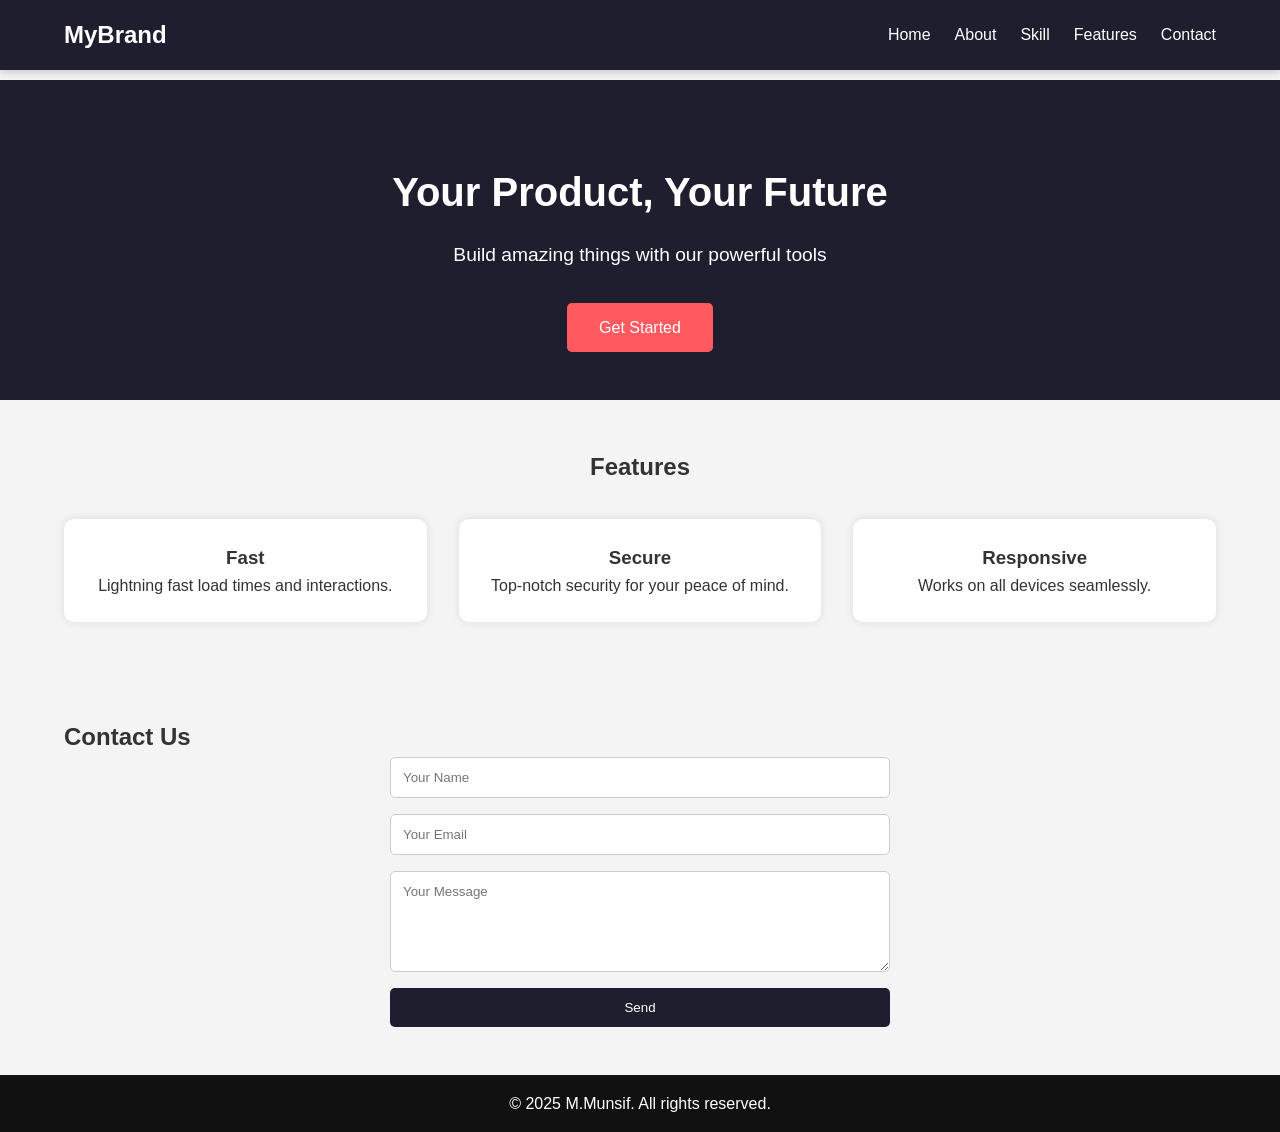
==== index.html @ 274a44fa "small changes css and in index file" ====
<!DOCTYPE html>
<html lang="en">

<head>
  <meta charset="UTF-8" />
  <meta name="viewport" content="width=device-width, initial-scale=1.0" />
  <title>Awesome Landing Page</title>
  <link rel="stylesheet" href="https://cdnjs.cloudflare.com/ajax/libs/font-awesome/6.4.0/css/all.min.css" />
  <link rel="stylesheet" href="css/style.css" />
  <style>
    * {
      margin: 0;
      padding: 0;
      box-sizing: border-box;
    }

    body {
      font-family: "Segoe UI", sans-serif;
      line-height: 1.6;
      background: #f4f4f4;
      color: #333;
      padding-top: 80px;
      /* Added to account for fixed navbar */
    }

    .container {
      width: 90%;
      max-width: 1200px;
      margin: auto;
    }

    /* Sticky Navbar - FIXED */
    .sticky-nav {
      position: fixed;
      top: 0;
      left: 0;
      width: 100%;
      background: #1e1e2f;
      z-index: 1000;
      box-shadow: 0 2px 8px rgba(0, 0, 0, 0.2);
      transition: all 0.3s ease;
    }

    .navbar {
      display: flex;
      justify-content: space-between;
      align-items: center;
      padding: 1rem 0;
    }

    .logo {
      font-size: 1.5rem;
      font-weight: bold;
      color: white;
      text-decoration: none;
    }

    .nav-links {
      list-style: none;
      display: flex;
      gap: 1.5rem;
    }

    .nav-links li a {
      color: white;
      text-decoration: none;
      font-weight: 500;
      transition: color 0.3s;
    }

    .nav-links li a:hover {
      color: #ff5a5f;
    }

    .menu-icon {
      display: none;
      font-size: 1.5rem;
      cursor: pointer;
      color: white;
    }

    /* Back to Top Button */
    #backToTop {
      position: fixed;
      bottom: 30px;
      right: 30px;
      padding: 0.75rem 1rem;
      font-size: 1.2rem;
      background: #ff5a5f;
      color: white;
      border: none;
      border-radius: 5px;
      display: none;
      cursor: pointer;
      z-index: 1000;
      transition: opacity 0.3s;
    }

    #backToTop:hover {
      opacity: 0.9;
    }

    .header {
      background: #1e1e2f;
      color: white;
      padding: 2rem 0 3rem;
      margin-top: 0;
    }

    .hero {
      text-align: center;
      margin-top: 3rem;
    }

    .hero h1 {
      font-size: 2.5rem;
      margin-bottom: 1rem;
    }

    .hero p {
      font-size: 1.2rem;
      margin-bottom: 2rem;
    }

    .btn {
      background: #ff5a5f;
      color: white;
      padding: 0.75rem 2rem;
      border: none;
      border-radius: 5px;
      text-decoration: none;
      display: inline-block;
      transition: background 0.3s;
    }

    .btn:hover {
      background: #e1494f;
    }

    .features {
      padding: 3rem 0;
      text-align: center;
    }

    .feature-grid {
      display: grid;
      grid-template-columns: repeat(auto-fit, minmax(250px, 1fr));
      gap: 2rem;
      margin-top: 2rem;
    }

    .feature-card {
      background: white;
      padding: 1.5rem;
      border-radius: 10px;
      box-shadow: 0 0 10px rgba(0, 0, 0, 0.1);
      transition: transform 0.3s;
    }

    .feature-card:hover {
      transform: translateY(-5px);
    }

    .contact {
      padding: 3rem 0;
    }

    .contact-form {
      display: flex;
      flex-direction: column;
      gap: 1rem;
      max-width: 500px;
      margin: auto;
    }

    .contact-form input,
    .contact-form textarea {
      padding: 0.75rem;
      border: 1px solid #ccc;
      border-radius: 5px;
      font-family: inherit;
    }

    .contact-form button {
      padding: 0.75rem;
      background: #1e1e2f;
      color: white;
      border: none;
      border-radius: 5px;
      cursor: pointer;
      transition: background 0.3s;
    }

    .contact-form button:hover {
      background: #2d2d42;
    }

    .footer {
      text-align: center;
      padding: 1rem;
      background: #111;
      color: white;
    }

    /* Responsive Nav - IMPROVED */
    @media (max-width: 768px) {
      body {
        padding-top: 70px;
      }

      .menu-icon {
        display: block;
        z-index: 1001;
      }

      .nav-links {
        position: fixed;
        top: 0;
        right: -100%;
        width: 70%;
        height: 100vh;
        background: #1e1e2f;
        flex-direction: column;
        justify-content: center;
        align-items: center;
        transition: right 0.3s ease;
        gap: 2rem;
        padding: 2rem;
      }

      .nav-links.active {
        right: 0;
      }

      .sticky-nav .nav-links {
        padding-top: 80px;
      }

      .hero h1 {
        font-size: 2rem;
      }

      .hero p {
        font-size: 1rem;
      }
    }

    @media (max-width: 480px) {
      .logo {
        font-size: 1.2rem;
      }

      .nav-links {
        width: 85%;
      }
    }
  </style>
</head>

<body>
  <!-- Fixed Navbar -->
  <nav class="sticky-nav" id="navbar">
    <div class="navbar container">
      <a href="#" class="logo">MyBrand</a>
      <ul class="nav-links" id="navLinks">
        <li><a href="#home">Home</a></li>
        <li><a href="#about">About</a></li>
        <li><a href="#skill">Skill</a></li>
        <li><a href="#features">Features</a></li>
        <li><a href="#contact">Contact</a></li>
      </ul>
      <div class="menu-icon" id="menuIcon">
        <i class="fas fa-bars"></i>
      </div>
    </div>
  </nav>

  <header class="header">
    <section class="hero container">
      <h1>Your Product, Your Future</h1>
      <p>Build amazing things with our powerful tools</p>
      <a href="#contact" class="btn">Get Started</a>
    </section>
  </header>

  <section class="features container" id="features">
    <h2>Features</h2>
    <div class="feature-grid">
      <div class="feature-card">
        <h3>Fast</h3>
        <p>Lightning fast load times and interactions.</p>
      </div>
      <div class="feature-card">
        <h3>Secure</h3>
        <p>Top-notch security for your peace of mind.</p>
      </div>
      <div class="feature-card">
        <h3>Responsive</h3>
        <p>Works on all devices seamlessly.</p>
      </div>
    </div>
  </section>

  <section class="contact container" id="contact">
    <h2>Contact Us</h2>
    <form class="contact-form">
      <input type="text" placeholder="Your Name" required />
      <input type="email" placeholder="Your Email" required />
      <textarea placeholder="Your Message" rows="5" required></textarea>
      <button type="submit">Send</button>
    </form>
  </section>

  <button id="backToTop" title="Go to top">↑</button>

  <footer class="footer">
    <p>&copy; 2025 M.Munsif. All rights reserved.</p>
  </footer>

  <script src="js/script.js"></script>
</body>

</html>
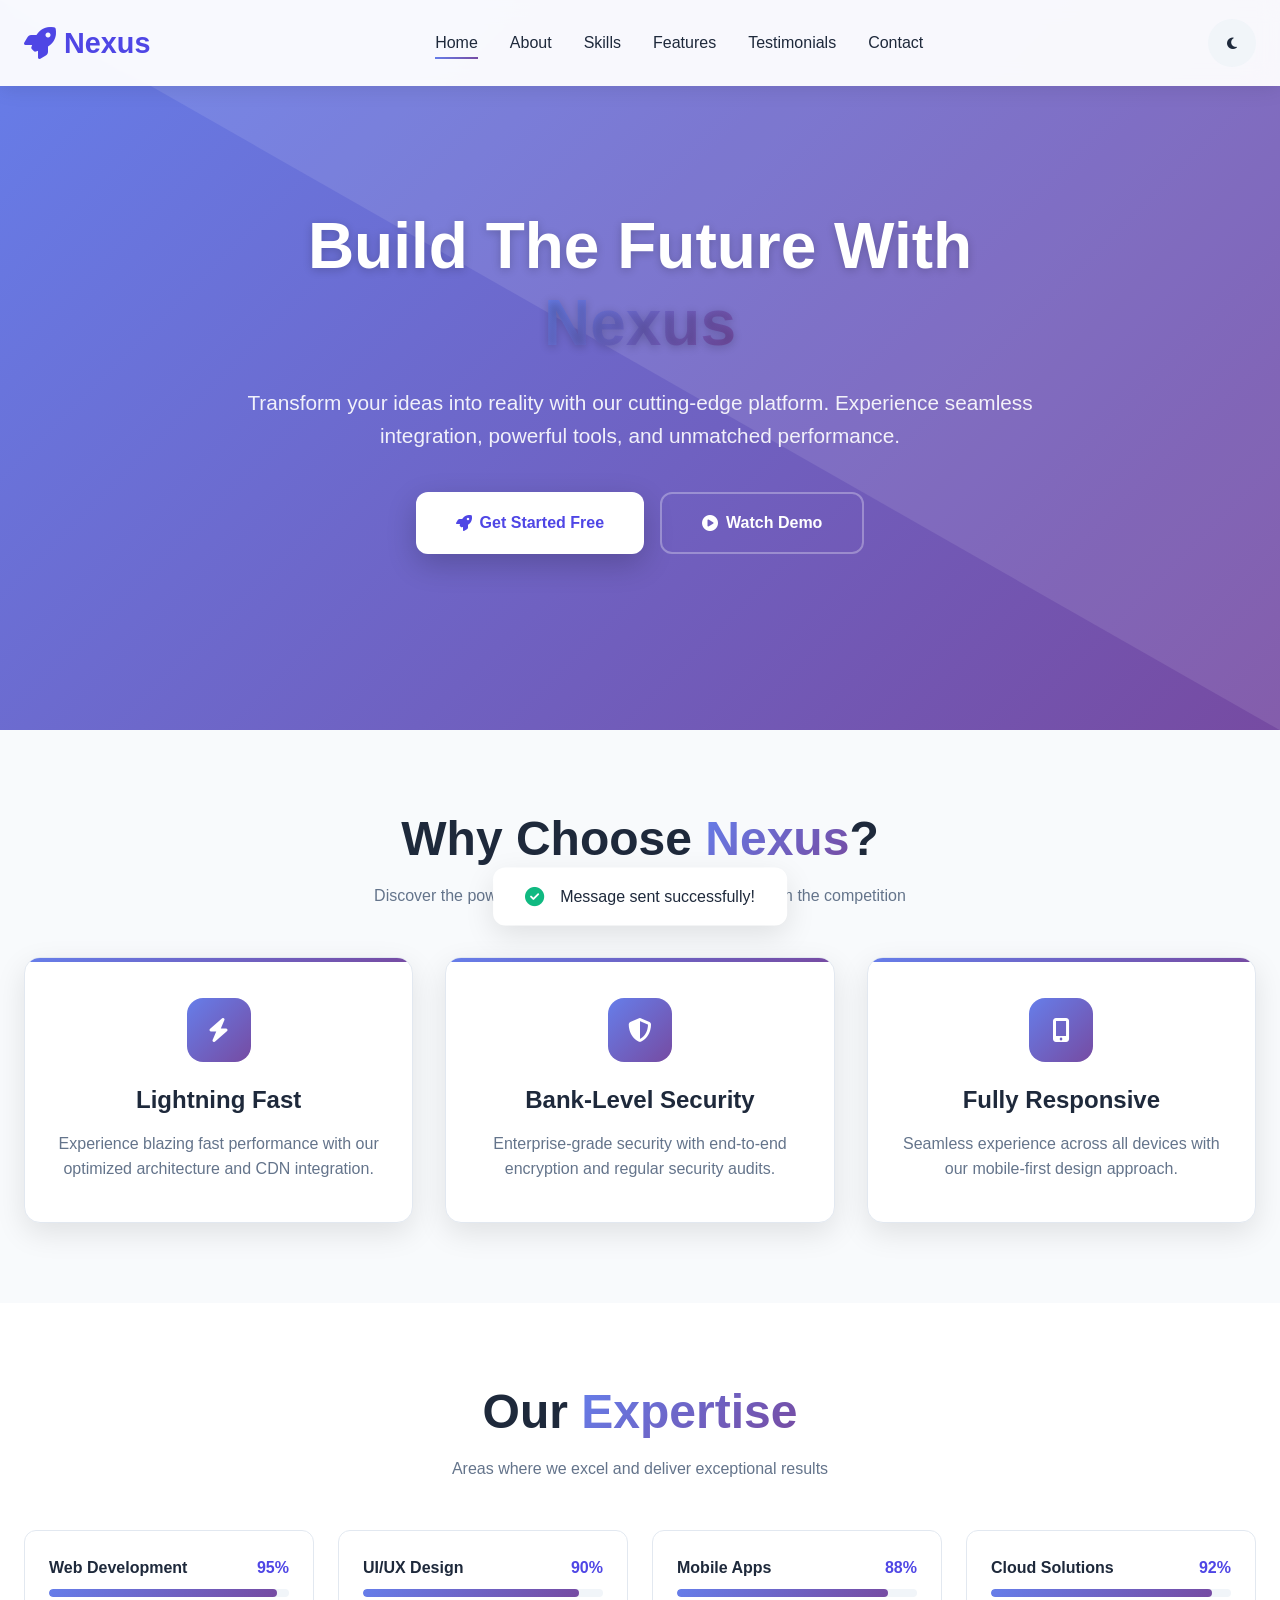
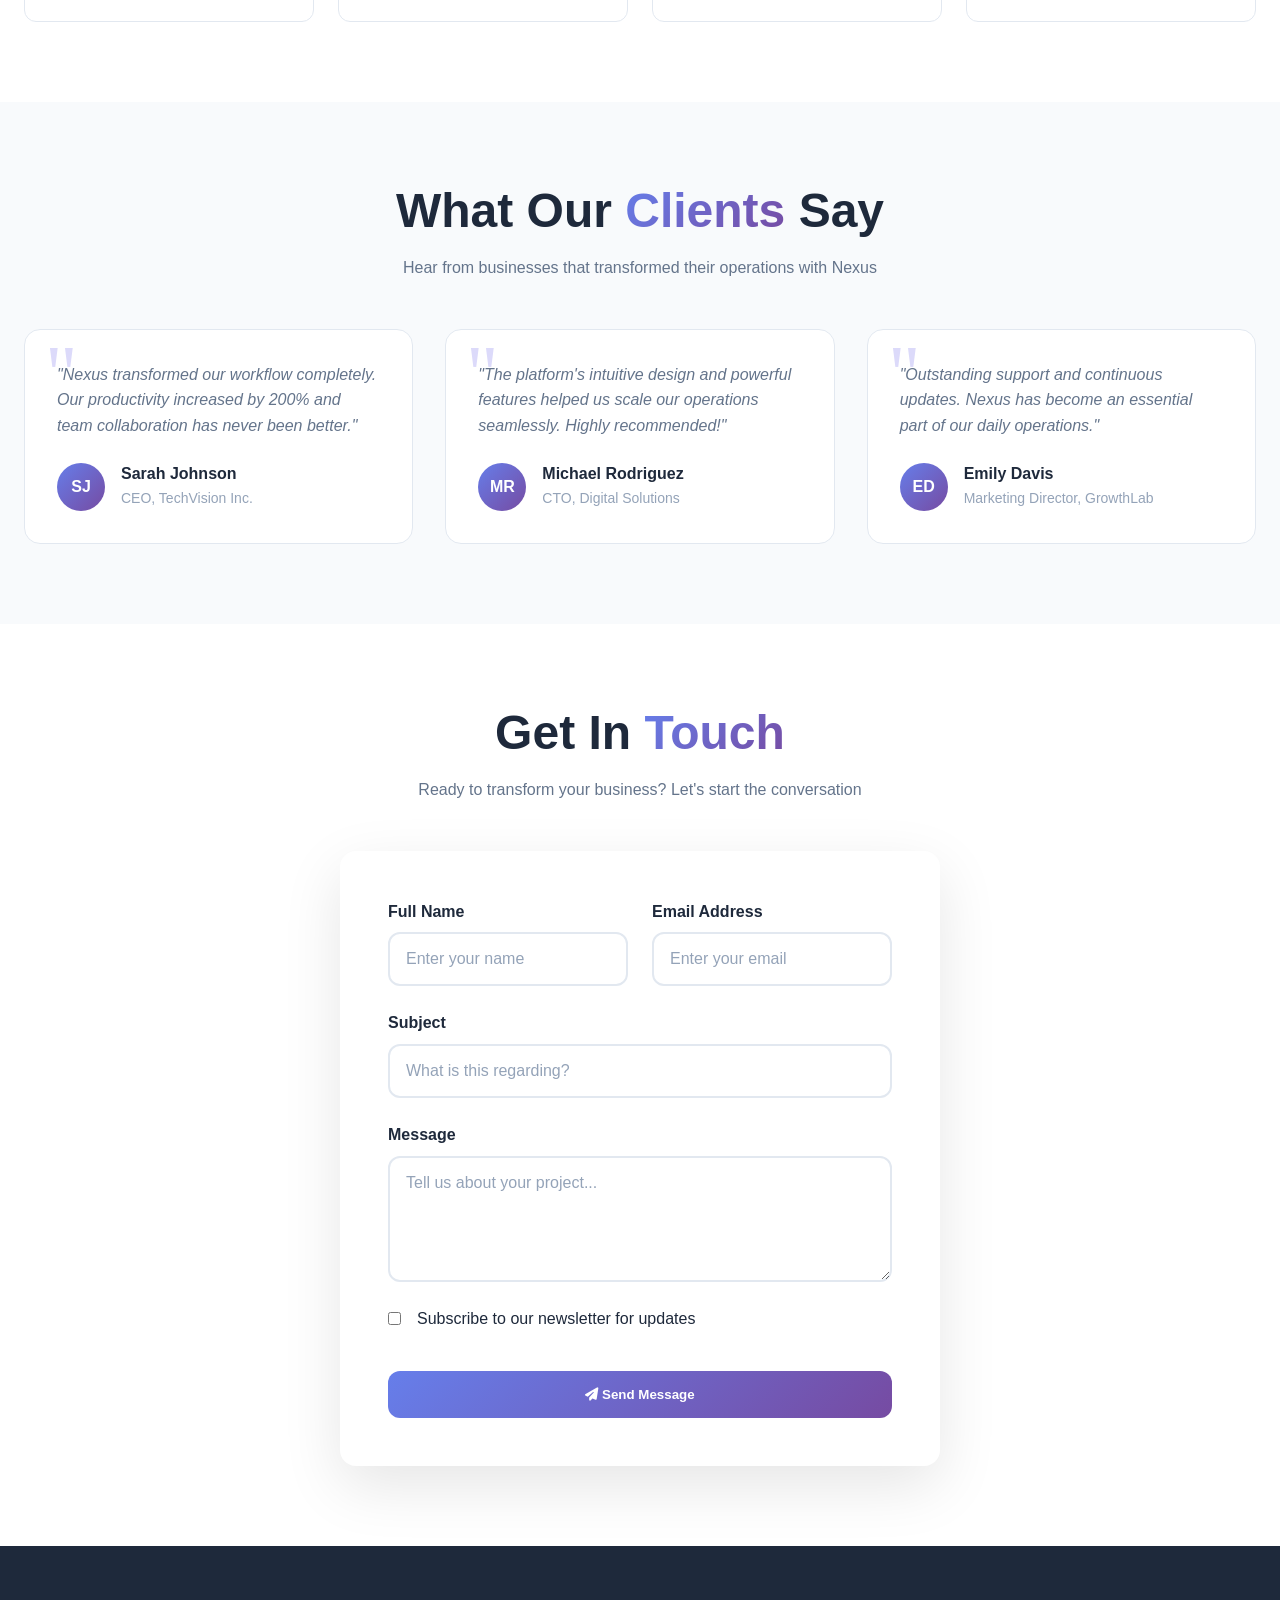
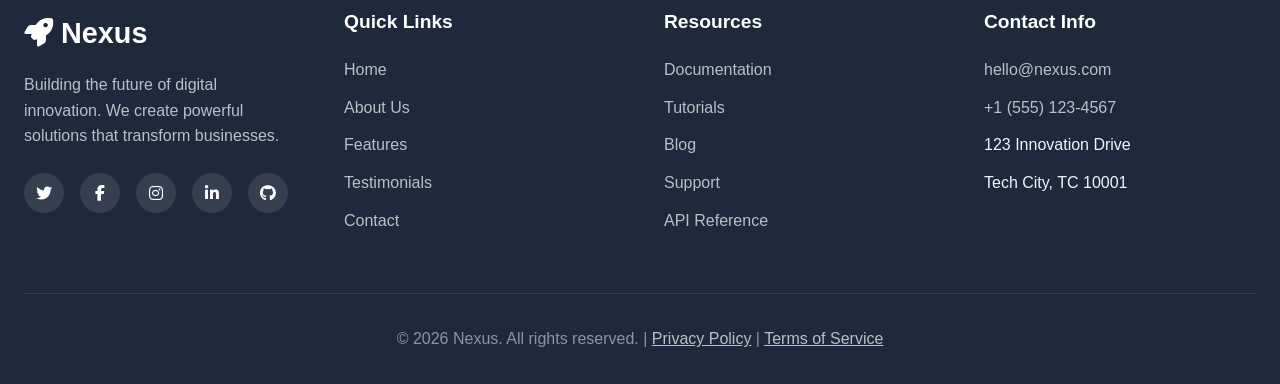
==== commit b6d123d4: "small changes in index and script, css file" ====
--- a/index.html
+++ b/index.html
@@ -8,251 +8,834 @@
   <link rel="stylesheet" href="https://cdnjs.cloudflare.com/ajax/libs/font-awesome/6.4.0/css/all.min.css" />
   <link rel="stylesheet" href="css/style.css" />
   <style>
+    :root {
+      /* Light Theme Colors */
+      --primary-color: #4f46e5;
+      --primary-dark: #3730a3;
+      --secondary-color: #10b981;
+      --accent-color: #f97316;
+      --danger-color: #ef4444;
+      --warning-color: #f59e0b;
+      
+      --bg-primary: #ffffff;
+      --bg-secondary: #f8fafc;
+      --bg-tertiary: #f1f5f9;
+      --bg-card: #ffffff;
+      
+      --text-primary: #1e293b;
+      --text-secondary: #64748b;
+      --text-tertiary: #94a3b8;
+      
+      --border-color: #e2e8f0;
+      --shadow-color: rgba(0, 0, 0, 0.1);
+      --shadow-hover: rgba(0, 0, 0, 0.15);
+      
+      --nav-bg: rgba(255, 255, 255, 0.95);
+      --footer-bg: #1e293b;
+      --footer-text: #f1f5f9;
+      
+      --gradient-primary: linear-gradient(135deg, #667eea 0%, #764ba2 100%);
+      --gradient-secondary: linear-gradient(135deg, #f093fb 0%, #f5576c 100%);
+      --gradient-accent: linear-gradient(135deg, #fa709a 0%, #fee140 100%);
+    }
+
+    [data-theme="dark"] {
+      /* Dark Theme Colors */
+      --primary-color: #818cf8;
+      --primary-dark: #6366f1;
+      --secondary-color: #34d399;
+      --accent-color: #fb923c;
+      --danger-color: #f87171;
+      --warning-color: #fbbf24;
+      
+      --bg-primary: #0f172a;
+      --bg-secondary: #1e293b;
+      --bg-tertiary: #334155;
+      --bg-card: #1e293b;
+      
+      --text-primary: #f1f5f9;
+      --text-secondary: #cbd5e1;
+      --text-tertiary: #94a3b8;
+      
+      --border-color: #475569;
+      --shadow-color: rgba(0, 0, 0, 0.3);
+      --shadow-hover: rgba(0, 0, 0, 0.4);
+      
+      --nav-bg: rgba(15, 23, 42, 0.95);
+      --footer-bg: #020617;
+      --footer-text: #cbd5e1;
+      
+      --gradient-primary: linear-gradient(135deg, #818cf8 0%, #a78bfa 100%);
+      --gradient-secondary: linear-gradient(135deg, #c084fc 0%, #f472b6 100%);
+      --gradient-accent: linear-gradient(135deg, #fbbf24 0%, #f97316 100%);
+    }
+
     * {
       margin: 0;
       padding: 0;
       box-sizing: border-box;
     }
 
+    html {
+      scroll-behavior: smooth;
+      scroll-padding-top: 80px;
+    }
+
     body {
-      font-family: "Segoe UI", sans-serif;
+      font-family: 'Inter', -apple-system, BlinkMacSystemFont, 'Segoe UI', Roboto, Oxygen, Ubuntu, sans-serif;
       line-height: 1.6;
-      background: #f4f4f4;
-      color: #333;
-      padding-top: 80px;
-      /* Added to account for fixed navbar */
+      background-color: var(--bg-primary);
+      color: var(--text-primary);
+      transition: background-color 0.3s ease, color 0.3s ease;
+      overflow-x: hidden;
     }
 
     .container {
-      width: 90%;
-      max-width: 1200px;
-      margin: auto;
-    }
-
-    /* Sticky Navbar - FIXED */
+      width: 100%;
+      max-width: 1280px;
+      margin: 0 auto;
+      padding: 0 1.5rem;
+    }
+
+    section {
+      padding: 5rem 0;
+    }
+
+    h1, h2, h3, h4, h5, h6 {
+      font-weight: 700;
+      line-height: 1.2;
+    }
+
+    h1 {
+      font-size: clamp(2.5rem, 5vw, 4rem);
+    }
+
+    h2 {
+      font-size: clamp(2rem, 4vw, 3rem);
+      margin-bottom: 1rem;
+    }
+
+    .text-gradient {
+      background: var(--gradient-primary);
+      -webkit-background-clip: text;
+      -webkit-text-fill-color: transparent;
+      background-clip: text;
+    }
+
+    /* ====== NAVBAR ====== */
     .sticky-nav {
       position: fixed;
       top: 0;
       left: 0;
       width: 100%;
-      background: #1e1e2f;
+      background: var(--nav-bg);
+      backdrop-filter: blur(10px);
       z-index: 1000;
-      box-shadow: 0 2px 8px rgba(0, 0, 0, 0.2);
-      transition: all 0.3s ease;
+      box-shadow: 0 2px 20px var(--shadow-color);
+      transition: all 0.3s cubic-bezier(0.4, 0, 0.2, 1);
     }
 
     .navbar {
       display: flex;
       justify-content: space-between;
       align-items: center;
-      padding: 1rem 0;
+      padding: 1.2rem 0;
     }
 
     .logo {
+      font-size: 1.8rem;
+      font-weight: 800;
+      color: var(--primary-color);
+      text-decoration: none;
+      display: flex;
+      align-items: center;
+      gap: 0.5rem;
+    }
+
+    .logo i {
+      font-size: 2rem;
+    }
+
+    .nav-links {
+      display: flex;
+      gap: 2rem;
+      list-style: none;
+      align-items: center;
+    }
+
+    .nav-links a {
+      color: var(--text-primary);
+      text-decoration: none;
+      font-weight: 500;
+      position: relative;
+      padding: 0.5rem 0;
+      transition: color 0.3s;
+    }
+
+    .nav-links a::after {
+      content: '';
+      position: absolute;
+      bottom: 0;
+      left: 0;
+      width: 0;
+      height: 2px;
+      background: var(--gradient-primary);
+      transition: width 0.3s;
+    }
+
+    .nav-links a:hover::after,
+    .nav-links a.active::after {
+      width: 100%;
+    }
+
+    .nav-links a:hover {
+      color: var(--primary-color);
+    }
+
+    .nav-actions {
+      display: flex;
+      align-items: center;
+      gap: 1rem;
+    }
+
+    /* Theme Toggle */
+    .theme-toggle {
+      background: var(--bg-tertiary);
+      border: none;
+      width: 3rem;
+      height: 3rem;
+      border-radius: 50%;
+      display: flex;
+      align-items: center;
+      justify-content: center;
+      cursor: pointer;
+      color: var(--text-primary);
+      transition: all 0.3s;
+    }
+
+    .theme-toggle:hover {
+      transform: rotate(15deg);
+      background: var(--primary-color);
+      color: white;
+    }
+
+    /* Mobile Menu Button */
+    .menu-icon {
+      display: none;
+      background: none;
+      border: none;
       font-size: 1.5rem;
-      font-weight: bold;
+      color: var(--text-primary);
+      cursor: pointer;
+      width: 3rem;
+      height: 3rem;
+      border-radius: 0.5rem;
+      align-items: center;
+      justify-content: center;
+      transition: all 0.3s;
+    }
+
+    .menu-icon:hover {
+      background: var(--bg-tertiary);
+    }
+
+    /* ====== HERO SECTION ====== */
+    .header {
+      background: var(--gradient-primary);
+      position: relative;
+      overflow: hidden;
+      padding: 8rem 0 6rem;
+      margin-top: 0;
+    }
+
+    .header::before {
+      content: '';
+      position: absolute;
+      top: 0;
+      left: 0;
+      right: 0;
+      bottom: 0;
+      background: url('data:image/svg+xml,<svg xmlns="http://www.w3.org/2000/svg" viewBox="0 0 100 100" preserveAspectRatio="none"><path fill="rgba(255,255,255,0.1)" d="M0,0L100,0L100,100Z"/></svg>');
+      background-size: cover;
+    }
+
+    .hero {
+      text-align: center;
+      position: relative;
+      z-index: 1;
+      max-width: 800px;
+      margin: 0 auto;
+    }
+
+    .hero h1 {
+      color: white;
+      margin-bottom: 1.5rem;
+      text-shadow: 0 2px 10px rgba(0, 0, 0, 0.2);
+    }
+
+    .hero p {
+      font-size: clamp(1.1rem, 2vw, 1.3rem);
+      color: rgba(255, 255, 255, 0.9);
+      margin-bottom: 2.5rem;
+      line-height: 1.6;
+    }
+
+    .btn {
+      display: inline-flex;
+      align-items: center;
+      gap: 0.5rem;
+      padding: 1rem 2.5rem;
+      border-radius: 0.75rem;
+      font-weight: 600;
+      text-decoration: none;
+      transition: all 0.3s;
+      border: none;
+      cursor: pointer;
+      font-size: 1rem;
+    }
+
+    .btn-primary {
+      background: white;
+      color: var(--primary-color);
+      box-shadow: 0 10px 30px rgba(0, 0, 0, 0.2);
+    }
+
+    .btn-primary:hover {
+      transform: translateY(-3px);
+      box-shadow: 0 15px 40px rgba(0, 0, 0, 0.3);
+    }
+
+    .btn-secondary {
+      background: transparent;
+      color: white;
+      border: 2px solid rgba(255, 255, 255, 0.3);
+    }
+
+    .btn-secondary:hover {
+      background: rgba(255, 255, 255, 0.1);
+      border-color: white;
+      transform: translateY(-3px);
+    }
+
+    .hero-btns {
+      display: flex;
+      gap: 1rem;
+      justify-content: center;
+      flex-wrap: wrap;
+    }
+
+    /* ====== FEATURES SECTION ====== */
+    .features {
+      background: var(--bg-secondary);
+    }
+
+    .section-title {
+      text-align: center;
+      margin-bottom: 3rem;
+    }
+
+    .section-title p {
+      color: var(--text-secondary);
+      max-width: 600px;
+      margin: 1rem auto 0;
+    }
+
+    .feature-grid {
+      display: grid;
+      grid-template-columns: repeat(auto-fit, minmax(300px, 1fr));
+      gap: 2rem;
+      margin-top: 2rem;
+    }
+
+    .feature-card {
+      background: var(--bg-card);
+      padding: 2.5rem 2rem;
+      border-radius: 1rem;
+      box-shadow: 0 10px 30px var(--shadow-color);
+      transition: all 0.3s;
+      border: 1px solid var(--border-color);
+      text-align: center;
+      position: relative;
+      overflow: hidden;
+    }
+
+    .feature-card::before {
+      content: '';
+      position: absolute;
+      top: 0;
+      left: 0;
+      right: 0;
+      height: 4px;
+      background: var(--gradient-primary);
+    }
+
+    .feature-card:hover {
+      transform: translateY(-10px);
+      box-shadow: 0 20px 40px var(--shadow-hover);
+    }
+
+    .feature-icon {
+      width: 4rem;
+      height: 4rem;
+      background: var(--gradient-primary);
+      border-radius: 1rem;
+      display: flex;
+      align-items: center;
+      justify-content: center;
+      margin: 0 auto 1.5rem;
+      font-size: 1.5rem;
+      color: white;
+    }
+
+    .feature-card h3 {
+      font-size: 1.5rem;
+      margin-bottom: 1rem;
+    }
+
+    .feature-card p {
+      color: var(--text-secondary);
+    }
+
+    /* ====== SKILLS SECTION ====== */
+    .skills {
+      background: var(--bg-primary);
+    }
+
+    .skill-grid {
+      display: grid;
+      grid-template-columns: repeat(auto-fit, minmax(250px, 1fr));
+      gap: 1.5rem;
+    }
+
+    .skill-item {
+      background: var(--bg-card);
+      padding: 1.5rem;
+      border-radius: 0.75rem;
+      border: 1px solid var(--border-color);
+    }
+
+    .skill-header {
+      display: flex;
+      justify-content: space-between;
+      align-items: center;
+      margin-bottom: 0.5rem;
+    }
+
+    .skill-name {
+      font-weight: 600;
+    }
+
+    .skill-percent {
+      color: var(--primary-color);
+      font-weight: 700;
+    }
+
+    .skill-bar {
+      height: 8px;
+      background: var(--bg-tertiary);
+      border-radius: 4px;
+      overflow: hidden;
+    }
+
+    .skill-progress {
+      height: 100%;
+      background: var(--gradient-primary);
+      border-radius: 4px;
+      transition: width 1s ease-out;
+    }
+
+    /* ====== TESTIMONIALS ====== */
+    .testimonials {
+      background: var(--bg-secondary);
+    }
+
+    .testimonial-grid {
+      display: grid;
+      grid-template-columns: repeat(auto-fit, minmax(300px, 1fr));
+      gap: 2rem;
+    }
+
+    .testimonial-card {
+      background: var(--bg-card);
+      padding: 2rem;
+      border-radius: 1rem;
+      border: 1px solid var(--border-color);
+      position: relative;
+    }
+
+    .testimonial-card::before {
+      content: '"';
+      position: absolute;
+      top: -20px;
+      left: 20px;
+      font-size: 5rem;
+      color: var(--primary-color);
+      opacity: 0.2;
+      font-family: serif;
+    }
+
+    .testimonial-text {
+      color: var(--text-secondary);
+      font-style: italic;
+      margin-bottom: 1.5rem;
+    }
+
+    .testimonial-author {
+      display: flex;
+      align-items: center;
+      gap: 1rem;
+    }
+
+    .author-avatar {
+      width: 3rem;
+      height: 3rem;
+      background: var(--gradient-primary);
+      border-radius: 50%;
+      display: flex;
+      align-items: center;
+      justify-content: center;
+      font-weight: 600;
+      color: white;
+    }
+
+    .author-info h4 {
+      font-size: 1rem;
+      margin-bottom: 0.25rem;
+    }
+
+    .author-info p {
+      font-size: 0.875rem;
+      color: var(--text-tertiary);
+    }
+
+    /* ====== CONTACT FORM ====== */
+    .contact {
+      background: var(--bg-primary);
+    }
+
+    .contact-wrapper {
+      max-width: 600px;
+      margin: 0 auto;
+      background: var(--bg-card);
+      padding: 3rem;
+      border-radius: 1rem;
+      box-shadow: 0 20px 60px var(--shadow-color);
+    }
+
+    .contact-form {
+      display: flex;
+      flex-direction: column;
+      gap: 1.5rem;
+    }
+
+    .form-group {
+      display: flex;
+      flex-direction: column;
+      gap: 0.5rem;
+    }
+
+    .form-label {
+      font-weight: 600;
+      color: var(--text-primary);
+    }
+
+    .form-input {
+      padding: 1rem;
+      border: 2px solid var(--border-color);
+      border-radius: 0.75rem;
+      font-family: inherit;
+      font-size: 1rem;
+      background: var(--bg-primary);
+      color: var(--text-primary);
+      transition: border-color 0.3s;
+    }
+
+    .form-input:focus {
+      outline: none;
+      border-color: var(--primary-color);
+      box-shadow: 0 0 0 3px rgba(79, 70, 229, 0.1);
+    }
+
+    .form-input::placeholder {
+      color: var(--text-tertiary);
+    }
+
+    .form-row {
+      display: grid;
+      grid-template-columns: 1fr 1fr;
+      gap: 1.5rem;
+    }
+
+    .contact-form button {
+      padding: 1rem 2rem;
+      background: var(--gradient-primary);
+      color: white;
+      border: none;
+      border-radius: 0.75rem;
+      font-weight: 600;
+      cursor: pointer;
+      transition: all 0.3s;
+      margin-top: 1rem;
+    }
+
+    .contact-form button:hover {
+      transform: translateY(-3px);
+      box-shadow: 0 10px 30px rgba(79, 70, 229, 0.3);
+    }
+
+    /* ====== FOOTER ====== */
+    .footer {
+      background: var(--footer-bg);
+      color: var(--footer-text);
+      padding: 4rem 0 2rem;
+    }
+
+    .footer-grid {
+      display: grid;
+      grid-template-columns: repeat(auto-fit, minmax(250px, 1fr));
+      gap: 3rem;
+      margin-bottom: 3rem;
+    }
+
+    .footer-logo {
+      font-size: 1.8rem;
+      font-weight: 800;
       color: white;
       text-decoration: none;
-    }
-
-    .nav-links {
-      list-style: none;
-      display: flex;
-      gap: 1.5rem;
-    }
-
-    .nav-links li a {
+      display: inline-block;
+      margin-bottom: 1rem;
+    }
+
+    .footer-description {
+      color: rgba(255, 255, 255, 0.7);
+      margin-bottom: 1.5rem;
+    }
+
+    .social-links {
+      display: flex;
+      gap: 1rem;
+    }
+
+    .social-link {
+      width: 2.5rem;
+      height: 2.5rem;
+      background: rgba(255, 255, 255, 0.1);
+      border-radius: 50%;
+      display: flex;
+      align-items: center;
+      justify-content: center;
       color: white;
       text-decoration: none;
-      font-weight: 500;
+      transition: all 0.3s;
+    }
+
+    .social-link:hover {
+      background: var(--primary-color);
+      transform: translateY(-3px);
+    }
+
+    .footer-links h3 {
+      color: white;
+      margin-bottom: 1.5rem;
+      font-size: 1.2rem;
+    }
+
+    .footer-links ul {
+      list-style: none;
+    }
+
+    .footer-links li {
+      margin-bottom: 0.75rem;
+    }
+
+    .footer-links a {
+      color: rgba(255, 255, 255, 0.7);
+      text-decoration: none;
       transition: color 0.3s;
     }
 
-    .nav-links li a:hover {
-      color: #ff5a5f;
-    }
-
-    .menu-icon {
-      display: none;
-      font-size: 1.5rem;
-      cursor: pointer;
+    .footer-links a:hover {
       color: white;
     }
 
-    /* Back to Top Button */
+    .footer-bottom {
+      text-align: center;
+      padding-top: 2rem;
+      border-top: 1px solid rgba(255, 255, 255, 0.1);
+      color: rgba(255, 255, 255, 0.5);
+    }
+
+    /* ====== BACK TO TOP ====== */
     #backToTop {
       position: fixed;
-      bottom: 30px;
-      right: 30px;
-      padding: 0.75rem 1rem;
-      font-size: 1.2rem;
-      background: #ff5a5f;
+      bottom: 2rem;
+      right: 2rem;
+      width: 3.5rem;
+      height: 3.5rem;
+      background: var(--gradient-primary);
       color: white;
       border: none;
-      border-radius: 5px;
-      display: none;
+      border-radius: 50%;
+      display: flex;
+      align-items: center;
+      justify-content: center;
+      font-size: 1.2rem;
       cursor: pointer;
-      z-index: 1000;
-      transition: opacity 0.3s;
+      z-index: 100;
+      opacity: 0;
+      transform: translateY(20px);
+      transition: all 0.3s;
+      box-shadow: 0 10px 30px rgba(0, 0, 0, 0.2);
+    }
+
+    #backToTop.show {
+      opacity: 1;
+      transform: translateY(0);
     }
 
     #backToTop:hover {
-      opacity: 0.9;
-    }
-
-    .header {
-      background: #1e1e2f;
-      color: white;
-      padding: 2rem 0 3rem;
-      margin-top: 0;
-    }
-
-    .hero {
-      text-align: center;
-      margin-top: 3rem;
-    }
-
-    .hero h1 {
-      font-size: 2.5rem;
-      margin-bottom: 1rem;
-    }
-
-    .hero p {
-      font-size: 1.2rem;
-      margin-bottom: 2rem;
-    }
-
-    .btn {
-      background: #ff5a5f;
-      color: white;
-      padding: 0.75rem 2rem;
-      border: none;
-      border-radius: 5px;
-      text-decoration: none;
-      display: inline-block;
-      transition: background 0.3s;
-    }
-
-    .btn:hover {
-      background: #e1494f;
-    }
-
-    .features {
-      padding: 3rem 0;
-      text-align: center;
-    }
-
-    .feature-grid {
-      display: grid;
-      grid-template-columns: repeat(auto-fit, minmax(250px, 1fr));
-      gap: 2rem;
-      margin-top: 2rem;
-    }
-
-    .feature-card {
-      background: white;
-      padding: 1.5rem;
-      border-radius: 10px;
-      box-shadow: 0 0 10px rgba(0, 0, 0, 0.1);
-      transition: transform 0.3s;
-    }
-
-    .feature-card:hover {
       transform: translateY(-5px);
-    }
-
-    .contact {
-      padding: 3rem 0;
-    }
-
-    .contact-form {
-      display: flex;
-      flex-direction: column;
-      gap: 1rem;
-      max-width: 500px;
-      margin: auto;
-    }
-
-    .contact-form input,
-    .contact-form textarea {
-      padding: 0.75rem;
-      border: 1px solid #ccc;
-      border-radius: 5px;
-      font-family: inherit;
-    }
-
-    .contact-form button {
-      padding: 0.75rem;
-      background: #1e1e2f;
-      color: white;
-      border: none;
-      border-radius: 5px;
-      cursor: pointer;
-      transition: background 0.3s;
-    }
-
-    .contact-form button:hover {
-      background: #2d2d42;
-    }
-
-    .footer {
-      text-align: center;
-      padding: 1rem;
-      background: #111;
-      color: white;
-    }
-
-    /* Responsive Nav - IMPROVED */
+      box-shadow: 0 15px 40px rgba(0, 0, 0, 0.3);
+    }
+
+    /* ====== RESPONSIVE DESIGN ====== */
+    @media (max-width: 992px) {
+      .container {
+        padding: 0 1rem;
+      }
+      
+      section {
+        padding: 4rem 0;
+      }
+      
+      .form-row {
+        grid-template-columns: 1fr;
+      }
+    }
+
     @media (max-width: 768px) {
-      body {
-        padding-top: 70px;
-      }
-
       .menu-icon {
-        display: block;
-        z-index: 1001;
+        display: flex;
       }
 
       .nav-links {
         position: fixed;
         top: 0;
         right: -100%;
-        width: 70%;
+        width: 280px;
         height: 100vh;
-        background: #1e1e2f;
+        background: var(--nav-bg);
         flex-direction: column;
-        justify-content: center;
-        align-items: center;
-        transition: right 0.3s ease;
-        gap: 2rem;
-        padding: 2rem;
+        justify-content: flex-start;
+        padding: 6rem 2rem 2rem;
+        transition: right 0.3s cubic-bezier(0.4, 0, 0.2, 1);
+        backdrop-filter: blur(20px);
+        box-shadow: -10px 0 30px var(--shadow-color);
       }
 
       .nav-links.active {
         right: 0;
       }
 
-      .sticky-nav .nav-links {
-        padding-top: 80px;
-      }
-
+      .hero-btns {
+        flex-direction: column;
+        align-items: center;
+      }
+
+      .hero-btns .btn {
+        width: 100%;
+        max-width: 300px;
+        justify-content: center;
+      }
+
+      .contact-wrapper {
+        padding: 2rem;
+      }
+
+      .footer-grid {
+        gap: 2rem;
+      }
+    }
+
+    @media (max-width: 480px) {
       .hero h1 {
         font-size: 2rem;
       }
-
+      
       .hero p {
         font-size: 1rem;
       }
-    }
-
-    @media (max-width: 480px) {
-      .logo {
-        font-size: 1.2rem;
-      }
-
-      .nav-links {
-        width: 85%;
-      }
+      
+      .feature-grid,
+      .skill-grid,
+      .testimonial-grid {
+        grid-template-columns: 1fr;
+      }
+      
+      .feature-card,
+      .testimonial-card {
+        padding: 1.5rem;
+      }
+      
+      .footer {
+        padding: 3rem 0 1.5rem;
+      }
+    }
+
+    /* ====== ANIMATIONS ====== */
+    @keyframes fadeIn {
+      from {
+        opacity: 0;
+        transform: translateY(20px);
+      }
+      to {
+        opacity: 1;
+        transform: translateY(0);
+      }
+    }
+
+    .fade-in {
+      opacity: 0;
+      animation: fadeIn 0.6s ease-out forwards;
+    }
+
+    .fade-in-delay-1 {
+      animation-delay: 0.2s;
+    }
+
+    .fade-in-delay-2 {
+      animation-delay: 0.4s;
+    }
+
+    .fade-in-delay-3 {
+      animation-delay: 0.6s;
+    }
+
+    /* ====== NOTIFICATION TOAST ====== */
+    .toast {
+      position: fixed;
+      bottom: 2rem;
+      left: 50%;
+      transform: translateX(-50%) translateY(100%);
+      background: var(--bg-card);
+      color: var(--text-primary);
+      padding: 1rem 2rem;
+      border-radius: 0.75rem;
+      box-shadow: 0 10px 30px var(--shadow-color);
+      display: flex;
+      align-items: center;
+      gap: 1rem;
+      z-index: 1000;
+      transition: transform 0.3s;
+    }
+
+    .toast.show {
+      transform: translateX(-50%) translateY(0);
+    }
+
+    .toast-icon {
+      color: var(--secondary-color);
+      font-size: 1.2rem;
     }
   </style>
 </head>
@@ -260,64 +843,585 @@
 <body>
   <!-- Fixed Navbar -->
   <nav class="sticky-nav" id="navbar">
-    <div class="navbar container">
-      <a href="#" class="logo">MyBrand</a>
-      <ul class="nav-links" id="navLinks">
-        <li><a href="#home">Home</a></li>
-        <li><a href="#about">About</a></li>
-        <li><a href="#skill">Skill</a></li>
-        <li><a href="#features">Features</a></li>
-        <li><a href="#contact">Contact</a></li>
-      </ul>
-      <div class="menu-icon" id="menuIcon">
-        <i class="fas fa-bars"></i>
+    <div class="container">
+      <div class="navbar">
+        <a href="#" class="logo">
+          <i class="fas fa-rocket"></i>
+          <span>Nexus</span>
+        </a>
+        
+        <ul class="nav-links" id="navLinks">
+          <li><a href="#home" class="active">Home</a></li>
+          <li><a href="#about">About</a></li>
+          <li><a href="#skill">Skills</a></li>
+          <li><a href="#features">Features</a></li>
+          <li><a href="#testimonials">Testimonials</a></li>
+          <li><a href="#contact">Contact</a></li>
+        </ul>
+
+        <div class="nav-actions">
+          <button class="theme-toggle" id="themeToggle" aria-label="Toggle theme">
+            <i class="fas fa-moon"></i>
+          </button>
+          
+          <button class="menu-icon" id="menuIcon" aria-label="Toggle menu">
+            <i class="fas fa-bars"></i>
+          </button>
+        </div>
       </div>
     </div>
   </nav>
 
-  <header class="header">
-    <section class="hero container">
-      <h1>Your Product, Your Future</h1>
-      <p>Build amazing things with our powerful tools</p>
-      <a href="#contact" class="btn">Get Started</a>
-    </section>
+  <!-- Hero Section -->
+  <header class="header" id="home">
+    <div class="container">
+      <section class="hero fade-in">
+        <h1>Build The Future With <span class="text-gradient">Nexus</span></h1>
+        <p>Transform your ideas into reality with our cutting-edge platform. Experience seamless integration, powerful tools, and unmatched performance.</p>
+        <div class="hero-btns">
+          <a href="#contact" class="btn btn-primary">
+            <i class="fas fa-rocket"></i>
+            Get Started Free
+          </a>
+          <a href="#features" class="btn btn-secondary">
+            <i class="fas fa-play-circle"></i>
+            Watch Demo
+          </a>
+        </div>
+      </section>
+    </div>
   </header>
 
-  <section class="features container" id="features">
-    <h2>Features</h2>
-    <div class="feature-grid">
-      <div class="feature-card">
-        <h3>Fast</h3>
-        <p>Lightning fast load times and interactions.</p>
+  <!-- Features Section -->
+  <section class="features" id="features">
+    <div class="container">
+      <div class="section-title fade-in">
+        <h2>Why Choose <span class="text-gradient">Nexus</span>?</h2>
+        <p>Discover the powerful features that make us stand out from the competition</p>
       </div>
-      <div class="feature-card">
-        <h3>Secure</h3>
-        <p>Top-notch security for your peace of mind.</p>
-      </div>
-      <div class="feature-card">
-        <h3>Responsive</h3>
-        <p>Works on all devices seamlessly.</p>
+      
+      <div class="feature-grid">
+        <div class="feature-card fade-in">
+          <div class="feature-icon">
+            <i class="fas fa-bolt"></i>
+          </div>
+          <h3>Lightning Fast</h3>
+          <p>Experience blazing fast performance with our optimized architecture and CDN integration.</p>
+        </div>
+        
+        <div class="feature-card fade-in fade-in-delay-1">
+          <div class="feature-icon">
+            <i class="fas fa-shield-alt"></i>
+          </div>
+          <h3>Bank-Level Security</h3>
+          <p>Enterprise-grade security with end-to-end encryption and regular security audits.</p>
+        </div>
+        
+        <div class="feature-card fade-in fade-in-delay-2">
+          <div class="feature-icon">
+            <i class="fas fa-mobile-alt"></i>
+          </div>
+          <h3>Fully Responsive</h3>
+          <p>Seamless experience across all devices with our mobile-first design approach.</p>
+        </div>
       </div>
     </div>
   </section>
 
-  <section class="contact container" id="contact">
-    <h2>Contact Us</h2>
-    <form class="contact-form">
-      <input type="text" placeholder="Your Name" required />
-      <input type="email" placeholder="Your Email" required />
-      <textarea placeholder="Your Message" rows="5" required></textarea>
-      <button type="submit">Send</button>
-    </form>
+  <!-- Skills Section -->
+  <section class="skills" id="skill">
+    <div class="container">
+      <div class="section-title fade-in">
+        <h2>Our <span class="text-gradient">Expertise</span></h2>
+        <p>Areas where we excel and deliver exceptional results</p>
+      </div>
+      
+      <div class="skill-grid">
+        <div class="skill-item fade-in">
+          <div class="skill-header">
+            <span class="skill-name">Web Development</span>
+            <span class="skill-percent">95%</span>
+          </div>
+          <div class="skill-bar">
+            <div class="skill-progress" style="width: 95%"></div>
+          </div>
+        </div>
+        
+        <div class="skill-item fade-in fade-in-delay-1">
+          <div class="skill-header">
+            <span class="skill-name">UI/UX Design</span>
+            <span class="skill-percent">90%</span>
+          </div>
+          <div class="skill-bar">
+            <div class="skill-progress" style="width: 90%"></div>
+          </div>
+        </div>
+        
+        <div class="skill-item fade-in fade-in-delay-2">
+          <div class="skill-header">
+            <span class="skill-name">Mobile Apps</span>
+            <span class="skill-percent">88%</span>
+          </div>
+          <div class="skill-bar">
+            <div class="skill-progress" style="width: 88%"></div>
+          </div>
+        </div>
+        
+        <div class="skill-item fade-in fade-in-delay-3">
+          <div class="skill-header">
+            <span class="skill-name">Cloud Solutions</span>
+            <span class="skill-percent">92%</span>
+          </div>
+          <div class="skill-bar">
+            <div class="skill-progress" style="width: 92%"></div>
+          </div>
+        </div>
+      </div>
+    </div>
   </section>
 
-  <button id="backToTop" title="Go to top">↑</button>
-
+  <!-- Testimonials Section -->
+  <section class="testimonials" id="testimonials">
+    <div class="container">
+      <div class="section-title fade-in">
+        <h2>What Our <span class="text-gradient">Clients</span> Say</h2>
+        <p>Hear from businesses that transformed their operations with Nexus</p>
+      </div>
+      
+      <div class="testimonial-grid">
+        <div class="testimonial-card fade-in">
+          <p class="testimonial-text">"Nexus transformed our workflow completely. Our productivity increased by 200% and team collaboration has never been better."</p>
+          <div class="testimonial-author">
+            <div class="author-avatar">SJ</div>
+            <div class="author-info">
+              <h4>Sarah Johnson</h4>
+              <p>CEO, TechVision Inc.</p>
+            </div>
+          </div>
+        </div>
+        
+        <div class="testimonial-card fade-in fade-in-delay-1">
+          <p class="testimonial-text">"The platform's intuitive design and powerful features helped us scale our operations seamlessly. Highly recommended!"</p>
+          <div class="testimonial-author">
+            <div class="author-avatar">MR</div>
+            <div class="author-info">
+              <h4>Michael Rodriguez</h4>
+              <p>CTO, Digital Solutions</p>
+            </div>
+          </div>
+        </div>
+        
+        <div class="testimonial-card fade-in fade-in-delay-2">
+          <p class="testimonial-text">"Outstanding support and continuous updates. Nexus has become an essential part of our daily operations."</p>
+          <div class="testimonial-author">
+            <div class="author-avatar">ED</div>
+            <div class="author-info">
+              <h4>Emily Davis</h4>
+              <p>Marketing Director, GrowthLab</p>
+            </div>
+          </div>
+        </div>
+      </div>
+    </div>
+  </section>
+
+  <!-- Contact Section -->
+  <section class="contact" id="contact">
+    <div class="container">
+      <div class="section-title fade-in">
+        <h2>Get In <span class="text-gradient">Touch</span></h2>
+        <p>Ready to transform your business? Let's start the conversation</p>
+      </div>
+      
+      <div class="contact-wrapper fade-in">
+        <form class="contact-form" id="contactForm">
+          <div class="form-row">
+            <div class="form-group">
+              <label for="name" class="form-label">Full Name</label>
+              <input type="text" id="name" class="form-input" placeholder="Enter your name" required />
+            </div>
+            
+            <div class="form-group">
+              <label for="email" class="form-label">Email Address</label>
+              <input type="email" id="email" class="form-input" placeholder="Enter your email" required />
+            </div>
+          </div>
+          
+          <div class="form-group">
+            <label for="subject" class="form-label">Subject</label>
+            <input type="text" id="subject" class="form-input" placeholder="What is this regarding?" required />
+          </div>
+          
+          <div class="form-group">
+            <label for="message" class="form-label">Message</label>
+            <textarea id="message" class="form-input" rows="5" placeholder="Tell us about your project..." required></textarea>
+          </div>
+          
+          <div class="form-group" style="flex-direction: row; align-items: center; gap: 1rem;">
+            <input type="checkbox" id="newsletter" />
+            <label for="newsletter" class="form-label" style="font-weight: normal; margin: 0;">
+              Subscribe to our newsletter for updates
+            </label>
+          </div>
+          
+          <button type="submit">
+            <i class="fas fa-paper-plane"></i>
+            Send Message
+          </button>
+        </form>
+      </div>
+    </div>
+  </section>
+
+  <!-- Footer -->
   <footer class="footer">
-    <p>&copy; 2025 M.Munsif. All rights reserved.</p>
+    <div class="container">
+      <div class="footer-grid">
+        <div>
+          <a href="#" class="footer-logo">
+            <i class="fas fa-rocket"></i>
+            Nexus
+          </a>
+          <p class="footer-description">
+            Building the future of digital innovation. We create powerful solutions that transform businesses.
+          </p>
+          <div class="social-links">
+            <a href="#" class="social-link" aria-label="Twitter">
+              <i class="fab fa-twitter"></i>
+            </a>
+            <a href="#" class="social-link" aria-label="Facebook">
+              <i class="fab fa-facebook-f"></i>
+            </a>
+            <a href="#" class="social-link" aria-label="Instagram">
+              <i class="fab fa-instagram"></i>
+            </a>
+            <a href="#" class="social-link" aria-label="LinkedIn">
+              <i class="fab fa-linkedin-in"></i>
+            </a>
+            <a href="#" class="social-link" aria-label="GitHub">
+              <i class="fab fa-github"></i>
+            </a>
+          </div>
+        </div>
+        
+        <div class="footer-links">
+          <h3>Quick Links</h3>
+          <ul>
+            <li><a href="#home">Home</a></li>
+            <li><a href="#about">About Us</a></li>
+            <li><a href="#features">Features</a></li>
+            <li><a href="#testimonials">Testimonials</a></li>
+            <li><a href="#contact">Contact</a></li>
+          </ul>
+        </div>
+        
+        <div class="footer-links">
+          <h3>Resources</h3>
+          <ul>
+            <li><a href="#">Documentation</a></li>
+            <li><a href="#">Tutorials</a></li>
+            <li><a href="#">Blog</a></li>
+            <li><a href="#">Support</a></li>
+            <li><a href="#">API Reference</a></li>
+          </ul>
+        </div>
+        
+        <div class="footer-links">
+          <h3>Contact Info</h3>
+          <ul>
+            <li><a href="mailto:hello@nexus.com">hello@nexus.com</a></li>
+            <li><a href="tel:+15551234567">+1 (555) 123-4567</a></li>
+            <li>123 Innovation Drive</li>
+            <li>Tech City, TC 10001</li>
+          </ul>
+        </div>
+      </div>
+      
+      <div class="footer-bottom">
+        <p>&copy; 2025 Nexus. All rights reserved. | <a href="#" style="color: rgba(255, 255, 255, 0.7);">Privacy Policy</a> | <a href="#" style="color: rgba(255, 255, 255, 0.7);">Terms of Service</a></p>
+      </div>
+    </div>
   </footer>
 
-  <script src="js/script.js"></script>
+  <!-- Back to Top Button -->
+  <button id="backToTop" title="Go to top">
+    <i class="fas fa-arrow-up"></i>
+  </button>
+
+  <!-- Notification Toast -->
+  <div id="toast" class="toast">
+    <i class="fas fa-check-circle toast-icon"></i>
+    <span id="toastMessage">Message sent successfully!</span>
+  </div>
+
+  <script>
+    document.addEventListener("DOMContentLoaded", function () {
+      // ====== THEME TOGGLE ======
+      const themeToggle = document.getElementById("themeToggle");
+      const themeIcon = themeToggle.querySelector("i");
+      
+      // Check for saved theme or system preference
+      const savedTheme = localStorage.getItem("nexus-theme");
+      const prefersDark = window.matchMedia("(prefers-color-scheme: dark)").matches;
+      
+      if (savedTheme === "dark" || (!savedTheme && prefersDark)) {
+        document.documentElement.setAttribute("data-theme", "dark");
+        themeIcon.className = "fas fa-sun";
+      } else {
+        document.documentElement.setAttribute("data-theme", "light");
+        themeIcon.className = "fas fa-moon";
+      }
+      
+      themeToggle.addEventListener("click", function () {
+        const currentTheme = document.documentElement.getAttribute("data-theme");
+        
+        if (currentTheme === "dark") {
+          document.documentElement.setAttribute("data-theme", "light");
+          themeIcon.className = "fas fa-moon";
+          localStorage.setItem("nexus-theme", "light");
+          showToast("Light mode activated");
+        } else {
+          document.documentElement.setAttribute("data-theme", "dark");
+          themeIcon.className = "fas fa-sun";
+          localStorage.setItem("nexus-theme", "dark");
+          showToast("Dark mode activated");
+        }
+      });
+
+      // ====== MOBILE MENU ======
+      const menuIcon = document.getElementById("menuIcon");
+      const navLinks = document.getElementById("navLinks");
+      const menuIconIcon = menuIcon.querySelector("i");
+
+      menuIcon.addEventListener("click", () => {
+        navLinks.classList.toggle("active");
+        if (navLinks.classList.contains("active")) {
+          menuIconIcon.className = "fas fa-times";
+          menuIcon.setAttribute("aria-label", "Close menu");
+        } else {
+          menuIconIcon.className = "fas fa-bars";
+          menuIcon.setAttribute("aria-label", "Open menu");
+        }
+      });
+
+      // Close mobile menu when clicking on a link
+      document.querySelectorAll(".nav-links a").forEach((link) => {
+        link.addEventListener("click", () => {
+          navLinks.classList.remove("active");
+          menuIconIcon.className = "fas fa-bars";
+          menuIcon.setAttribute("aria-label", "Open menu");
+        });
+      });
+
+      // ====== SMOOTH SCROLL ======
+      document.querySelectorAll('a[href^="#"]').forEach((link) => {
+        link.addEventListener("click", function (e) {
+          e.preventDefault();
+          const targetId = this.getAttribute("href");
+          if (targetId === "#") return;
+          
+          const target = document.querySelector(targetId);
+          if (target) {
+            const navbarHeight = document.getElementById("navbar").offsetHeight;
+            const targetPosition = target.offsetTop - navbarHeight - 20;
+            
+            window.scrollTo({
+              top: targetPosition,
+              behavior: "smooth"
+            });
+            
+            // Update active nav link
+            document.querySelectorAll(".nav-links a").forEach(l => l.classList.remove("active"));
+            this.classList.add("active");
+          }
+        });
+      });
+
+      // ====== STICKY NAVBAR EFFECT ======
+      window.addEventListener("scroll", () => {
+        const navbar = document.getElementById("navbar");
+        const scrollPosition = window.scrollY;
+        
+        // Add shadow and background on scroll
+        if (scrollPosition > 50) {
+          navbar.style.boxShadow = "0 10px 30px var(--shadow-color)";
+          navbar.style.background = "var(--nav-bg)";
+        } else {
+          navbar.style.boxShadow = "0 2px 20px var(--shadow-color)";
+          navbar.style.background = "var(--nav-bg)";
+        }
+        
+        // Update active nav link based on scroll position
+        const sections = document.querySelectorAll("section[id], header[id]");
+        let currentSection = "";
+        
+        sections.forEach(section => {
+          const sectionTop = section.offsetTop;
+          const sectionHeight = section.clientHeight;
+          const navbarHeight = navbar.offsetHeight;
+          
+          if (scrollPosition >= (sectionTop - navbarHeight - 100)) {
+            currentSection = section.getAttribute("id");
+          }
+        });
+        
+        document.querySelectorAll(".nav-links a").forEach(link => {
+          link.classList.remove("active");
+          if (link.getAttribute("href") === `#${currentSection}`) {
+            link.classList.add("active");
+          }
+        });
+        
+        // Show/hide back to top button
+        const backToTop = document.getElementById("backToTop");
+        if (scrollPosition > 300) {
+          backToTop.classList.add("show");
+        } else {
+          backToTop.classList.remove("show");
+        }
+      });
+
+      // ====== BACK TO TOP ======
+      document.getElementById("backToTop").addEventListener("click", () => {
+        window.scrollTo({ top: 0, behavior: "smooth" });
+      });
+
+      // ====== CONTACT FORM ======
+      const contactForm = document.getElementById("contactForm");
+      const toast = document.getElementById("toast");
+      const toastMessage = document.getElementById("toastMessage");
+
+      function showToast(message, type = "success") {
+        const toastIcon = toast.querySelector(".toast-icon");
+        toastMessage.textContent = message;
+        
+        if (type === "error") {
+          toastIcon.className = "fas fa-exclamation-circle toast-icon";
+          toastIcon.style.color = "var(--danger-color)";
+        } else if (type === "warning") {
+          toastIcon.className = "fas fa-exclamation-triangle toast-icon";
+          toastIcon.style.color = "var(--warning-color)";
+        } else {
+          toastIcon.className = "fas fa-check-circle toast-icon";
+          toastIcon.style.color = "var(--secondary-color)";
+        }
+        
+        toast.classList.add("show");
+        
+        setTimeout(() => {
+          toast.classList.remove("show");
+        }, 3000);
+      }
+
+      contactForm.addEventListener("submit", function (e) {
+        e.preventDefault();
+        
+        // Simple validation
+        const name = document.getElementById("name").value.trim();
+        const email = document.getElementById("email").value.trim();
+        const subject = document.getElementById("subject").value.trim();
+        const message = document.getElementById("message").value.trim();
+        
+        if (!name || !email || !subject || !message) {
+          showToast("Please fill in all required fields", "error");
+          return;
+        }
+        
+        // Email validation
+        const emailRegex = /^[^\s@]+@[^\s@]+\.[^\s@]+$/;
+        if (!emailRegex.test(email)) {
+          showToast("Please enter a valid email address", "error");
+          return;
+        }
+        
+        // Simulate form submission
+        showToast("Message sent successfully! We'll get back to you soon.");
+        
+        // Reset form
+        this.reset();
+        
+        // In a real application, you would send the data to a server here
+        // Example: fetch('/api/contact', { method: 'POST', body: new FormData(this) })
+      });
+
+      // ====== ANIMATE SKILL BARS ON SCROLL ======
+      const skillBars = document.querySelectorAll('.skill-progress');
+      
+      function animateSkillBars() {
+        skillBars.forEach(bar => {
+          const width = bar.style.width;
+          bar.style.width = '0';
+          
+          setTimeout(() => {
+            bar.style.transition = 'width 1.5s ease-out';
+            bar.style.width = width;
+          }, 300);
+        });
+      }
+      
+      // Use Intersection Observer to trigger animation
+      const skillsSection = document.getElementById('skill');
+      const observer = new IntersectionObserver((entries) => {
+        entries.forEach(entry => {
+          if (entry.isIntersecting) {
+            animateSkillBars();
+            observer.unobserve(entry.target);
+          }
+        });
+      }, { threshold: 0.3 });
+      
+      if (skillsSection) {
+        observer.observe(skillsSection);
+      }
+
+      // ====== FADE IN ANIMATIONS ======
+      const fadeElements = document.querySelectorAll('.fade-in');
+      
+      const fadeObserver = new IntersectionObserver((entries) => {
+        entries.forEach(entry => {
+          if (entry.isIntersecting) {
+            entry.target.style.animationPlayState = 'running';
+            fadeObserver.unobserve(entry.target);
+          }
+        });
+      }, { threshold: 0.1 });
+      
+      fadeElements.forEach(el => {
+        el.style.animationPlayState = 'paused';
+        fadeObserver.observe(el);
+      });
+
+      // ====== KEYBOARD SHORTCUTS ======
+      document.addEventListener("keydown", (e) => {
+        // Ctrl/Cmd + T to toggle theme
+        if ((e.ctrlKey || e.metaKey) && e.key === "t") {
+          e.preventDefault();
+          themeToggle.click();
+        }
+        
+        // Escape to close mobile menu
+        if (e.key === "Escape" && navLinks.classList.contains("active")) {
+          navLinks.classList.remove("active");
+          menuIconIcon.className = "fas fa-bars";
+          menuIcon.setAttribute("aria-label", "Open menu");
+        }
+      });
+
+      // ====== INITIALIZE ======
+      // Set current year in footer (if needed)
+      const currentYear = new Date().getFullYear();
+      document.querySelector('.footer-bottom p').innerHTML = 
+        document.querySelector('.footer-bottom p').innerHTML.replace('2025', currentYear);
+      
+      // Add loading animation
+      document.body.style.opacity = '0';
+      document.body.style.transition = 'opacity 0.5s';
+      
+      setTimeout(() => {
+        document.body.style.opacity = '1';
+      }, 100);
+    });
+  </script>
 </body>
 
 </html>
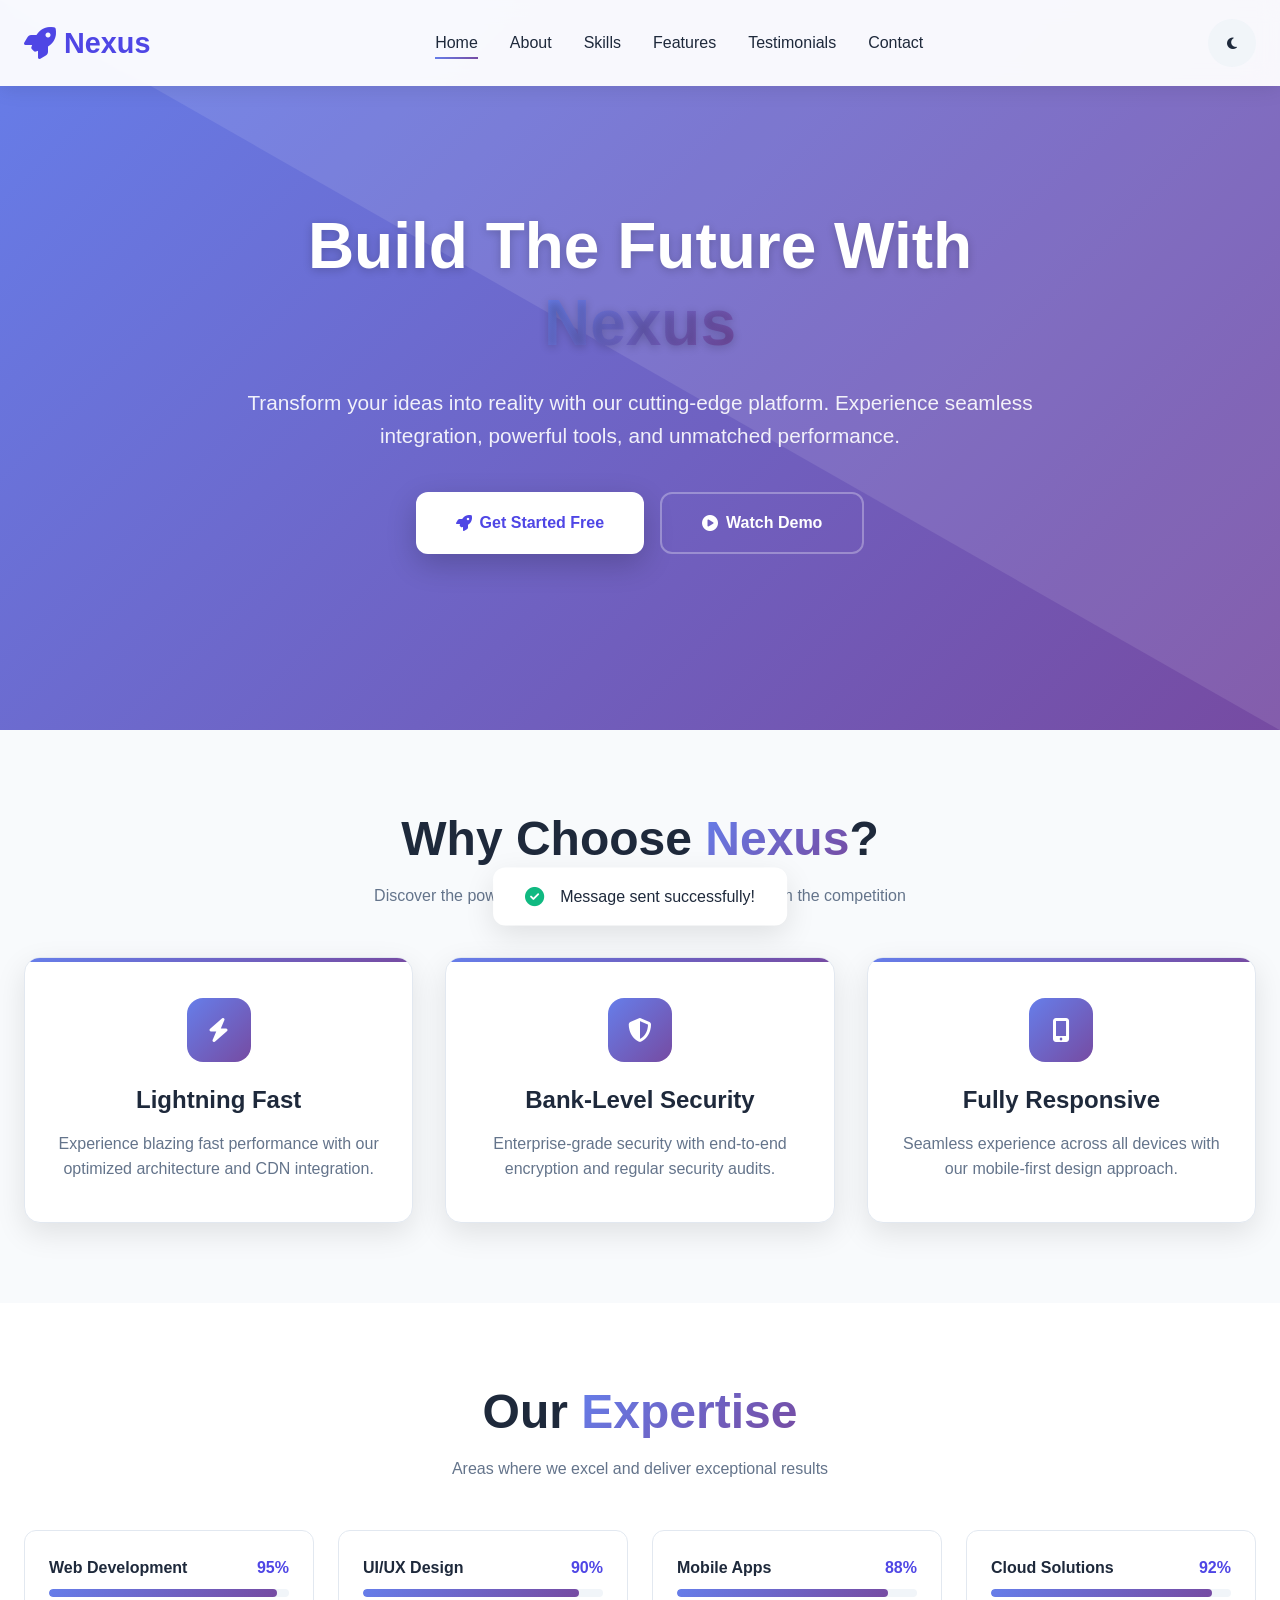
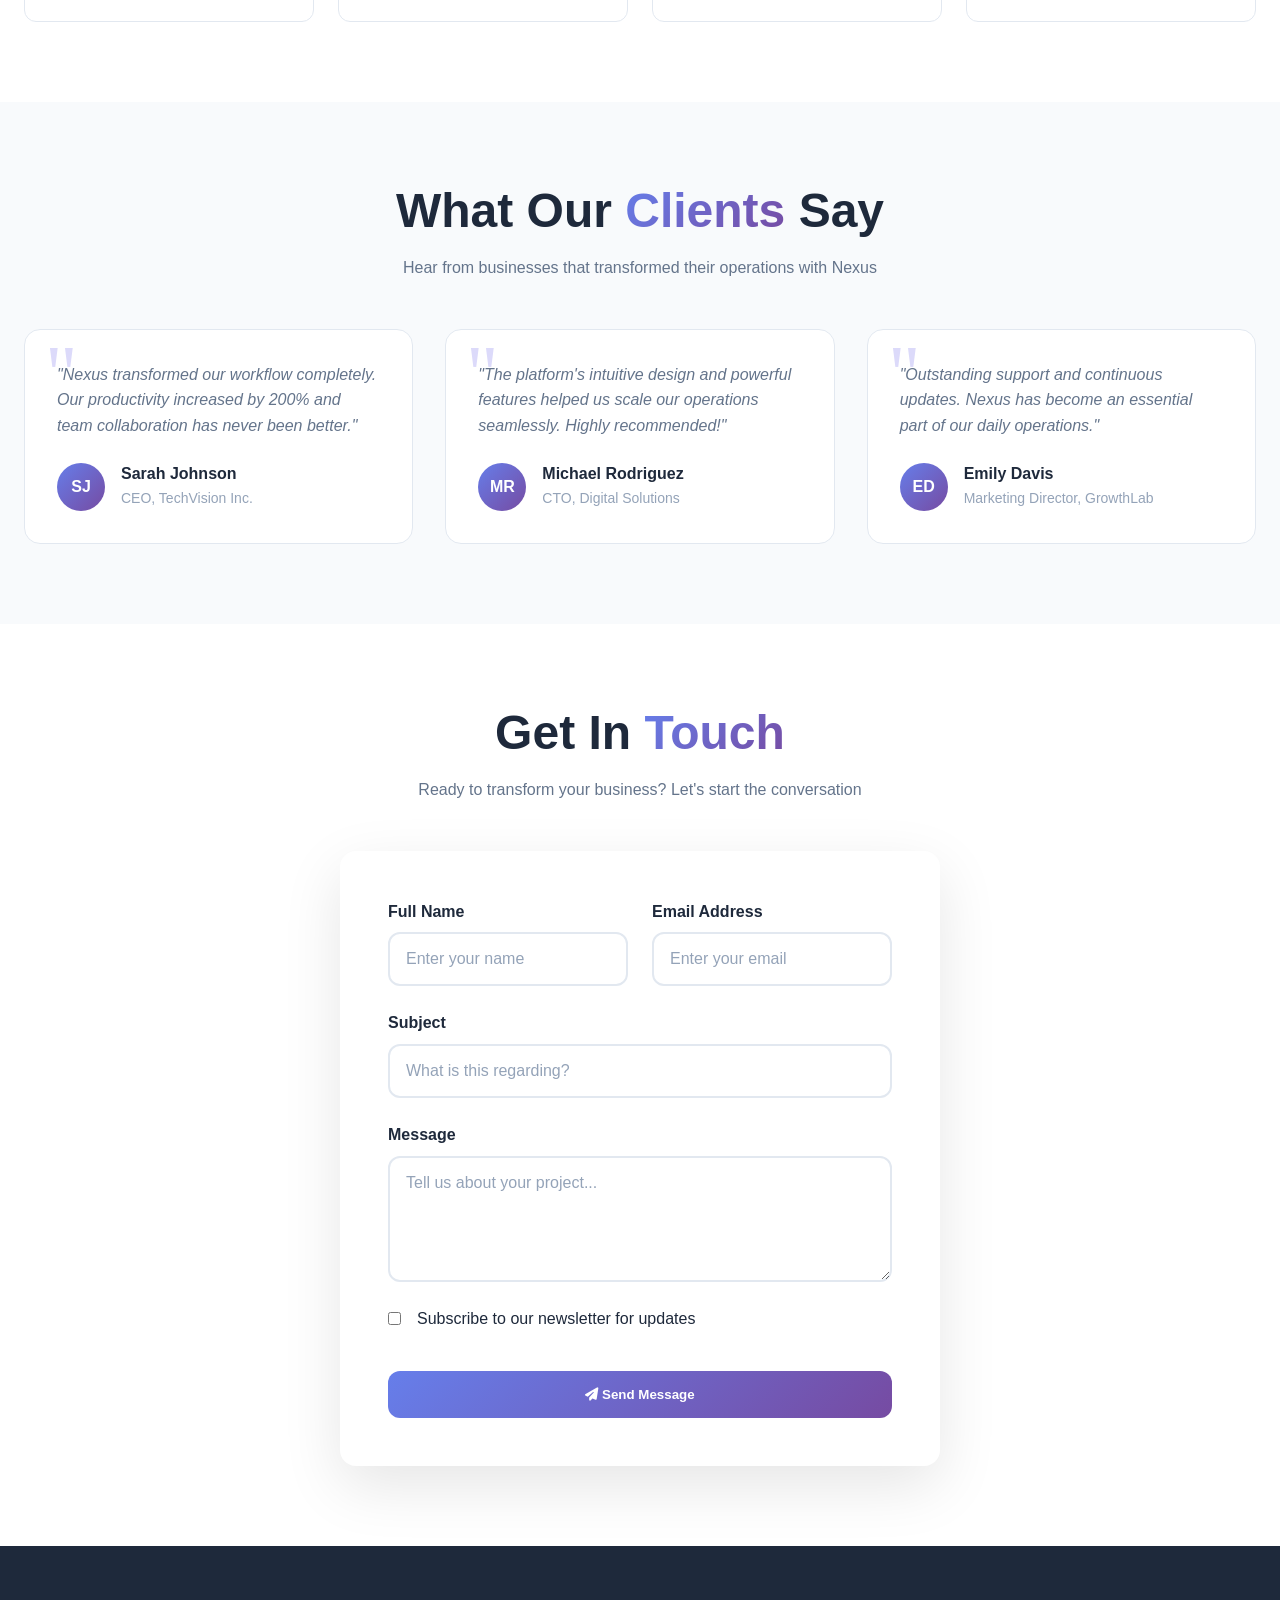
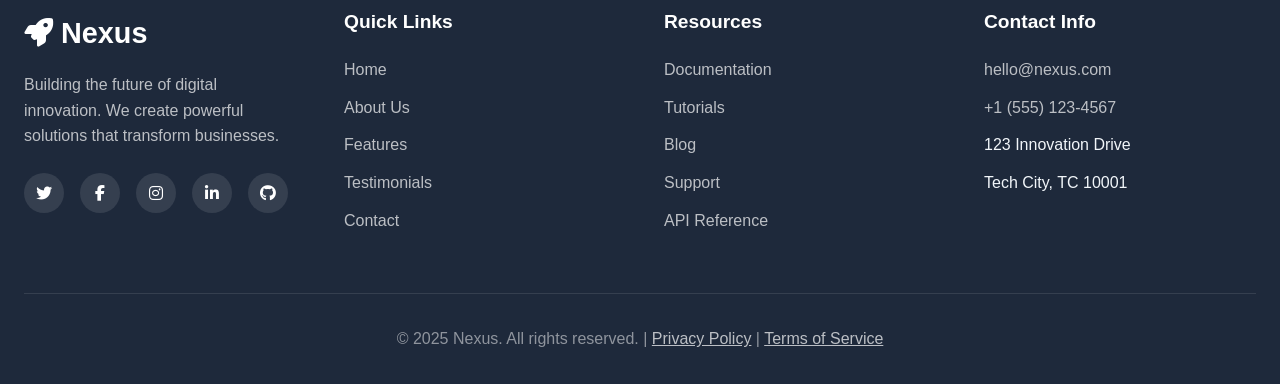
==== commit 78ae4932: "small changes js file" ====
--- a/index.html
+++ b/index.html
@@ -1154,274 +1154,7 @@
     <span id="toastMessage">Message sent successfully!</span>
   </div>
 
-  <script>
-    document.addEventListener("DOMContentLoaded", function () {
-      // ====== THEME TOGGLE ======
-      const themeToggle = document.getElementById("themeToggle");
-      const themeIcon = themeToggle.querySelector("i");
-      
-      // Check for saved theme or system preference
-      const savedTheme = localStorage.getItem("nexus-theme");
-      const prefersDark = window.matchMedia("(prefers-color-scheme: dark)").matches;
-      
-      if (savedTheme === "dark" || (!savedTheme && prefersDark)) {
-        document.documentElement.setAttribute("data-theme", "dark");
-        themeIcon.className = "fas fa-sun";
-      } else {
-        document.documentElement.setAttribute("data-theme", "light");
-        themeIcon.className = "fas fa-moon";
-      }
-      
-      themeToggle.addEventListener("click", function () {
-        const currentTheme = document.documentElement.getAttribute("data-theme");
-        
-        if (currentTheme === "dark") {
-          document.documentElement.setAttribute("data-theme", "light");
-          themeIcon.className = "fas fa-moon";
-          localStorage.setItem("nexus-theme", "light");
-          showToast("Light mode activated");
-        } else {
-          document.documentElement.setAttribute("data-theme", "dark");
-          themeIcon.className = "fas fa-sun";
-          localStorage.setItem("nexus-theme", "dark");
-          showToast("Dark mode activated");
-        }
-      });
-
-      // ====== MOBILE MENU ======
-      const menuIcon = document.getElementById("menuIcon");
-      const navLinks = document.getElementById("navLinks");
-      const menuIconIcon = menuIcon.querySelector("i");
-
-      menuIcon.addEventListener("click", () => {
-        navLinks.classList.toggle("active");
-        if (navLinks.classList.contains("active")) {
-          menuIconIcon.className = "fas fa-times";
-          menuIcon.setAttribute("aria-label", "Close menu");
-        } else {
-          menuIconIcon.className = "fas fa-bars";
-          menuIcon.setAttribute("aria-label", "Open menu");
-        }
-      });
-
-      // Close mobile menu when clicking on a link
-      document.querySelectorAll(".nav-links a").forEach((link) => {
-        link.addEventListener("click", () => {
-          navLinks.classList.remove("active");
-          menuIconIcon.className = "fas fa-bars";
-          menuIcon.setAttribute("aria-label", "Open menu");
-        });
-      });
-
-      // ====== SMOOTH SCROLL ======
-      document.querySelectorAll('a[href^="#"]').forEach((link) => {
-        link.addEventListener("click", function (e) {
-          e.preventDefault();
-          const targetId = this.getAttribute("href");
-          if (targetId === "#") return;
-          
-          const target = document.querySelector(targetId);
-          if (target) {
-            const navbarHeight = document.getElementById("navbar").offsetHeight;
-            const targetPosition = target.offsetTop - navbarHeight - 20;
-            
-            window.scrollTo({
-              top: targetPosition,
-              behavior: "smooth"
-            });
-            
-            // Update active nav link
-            document.querySelectorAll(".nav-links a").forEach(l => l.classList.remove("active"));
-            this.classList.add("active");
-          }
-        });
-      });
-
-      // ====== STICKY NAVBAR EFFECT ======
-      window.addEventListener("scroll", () => {
-        const navbar = document.getElementById("navbar");
-        const scrollPosition = window.scrollY;
-        
-        // Add shadow and background on scroll
-        if (scrollPosition > 50) {
-          navbar.style.boxShadow = "0 10px 30px var(--shadow-color)";
-          navbar.style.background = "var(--nav-bg)";
-        } else {
-          navbar.style.boxShadow = "0 2px 20px var(--shadow-color)";
-          navbar.style.background = "var(--nav-bg)";
-        }
-        
-        // Update active nav link based on scroll position
-        const sections = document.querySelectorAll("section[id], header[id]");
-        let currentSection = "";
-        
-        sections.forEach(section => {
-          const sectionTop = section.offsetTop;
-          const sectionHeight = section.clientHeight;
-          const navbarHeight = navbar.offsetHeight;
-          
-          if (scrollPosition >= (sectionTop - navbarHeight - 100)) {
-            currentSection = section.getAttribute("id");
-          }
-        });
-        
-        document.querySelectorAll(".nav-links a").forEach(link => {
-          link.classList.remove("active");
-          if (link.getAttribute("href") === `#${currentSection}`) {
-            link.classList.add("active");
-          }
-        });
-        
-        // Show/hide back to top button
-        const backToTop = document.getElementById("backToTop");
-        if (scrollPosition > 300) {
-          backToTop.classList.add("show");
-        } else {
-          backToTop.classList.remove("show");
-        }
-      });
-
-      // ====== BACK TO TOP ======
-      document.getElementById("backToTop").addEventListener("click", () => {
-        window.scrollTo({ top: 0, behavior: "smooth" });
-      });
-
-      // ====== CONTACT FORM ======
-      const contactForm = document.getElementById("contactForm");
-      const toast = document.getElementById("toast");
-      const toastMessage = document.getElementById("toastMessage");
-
-      function showToast(message, type = "success") {
-        const toastIcon = toast.querySelector(".toast-icon");
-        toastMessage.textContent = message;
-        
-        if (type === "error") {
-          toastIcon.className = "fas fa-exclamation-circle toast-icon";
-          toastIcon.style.color = "var(--danger-color)";
-        } else if (type === "warning") {
-          toastIcon.className = "fas fa-exclamation-triangle toast-icon";
-          toastIcon.style.color = "var(--warning-color)";
-        } else {
-          toastIcon.className = "fas fa-check-circle toast-icon";
-          toastIcon.style.color = "var(--secondary-color)";
-        }
-        
-        toast.classList.add("show");
-        
-        setTimeout(() => {
-          toast.classList.remove("show");
-        }, 3000);
-      }
-
-      contactForm.addEventListener("submit", function (e) {
-        e.preventDefault();
-        
-        // Simple validation
-        const name = document.getElementById("name").value.trim();
-        const email = document.getElementById("email").value.trim();
-        const subject = document.getElementById("subject").value.trim();
-        const message = document.getElementById("message").value.trim();
-        
-        if (!name || !email || !subject || !message) {
-          showToast("Please fill in all required fields", "error");
-          return;
-        }
-        
-        // Email validation
-        const emailRegex = /^[^\s@]+@[^\s@]+\.[^\s@]+$/;
-        if (!emailRegex.test(email)) {
-          showToast("Please enter a valid email address", "error");
-          return;
-        }
-        
-        // Simulate form submission
-        showToast("Message sent successfully! We'll get back to you soon.");
-        
-        // Reset form
-        this.reset();
-        
-        // In a real application, you would send the data to a server here
-        // Example: fetch('/api/contact', { method: 'POST', body: new FormData(this) })
-      });
-
-      // ====== ANIMATE SKILL BARS ON SCROLL ======
-      const skillBars = document.querySelectorAll('.skill-progress');
-      
-      function animateSkillBars() {
-        skillBars.forEach(bar => {
-          const width = bar.style.width;
-          bar.style.width = '0';
-          
-          setTimeout(() => {
-            bar.style.transition = 'width 1.5s ease-out';
-            bar.style.width = width;
-          }, 300);
-        });
-      }
-      
-      // Use Intersection Observer to trigger animation
-      const skillsSection = document.getElementById('skill');
-      const observer = new IntersectionObserver((entries) => {
-        entries.forEach(entry => {
-          if (entry.isIntersecting) {
-            animateSkillBars();
-            observer.unobserve(entry.target);
-          }
-        });
-      }, { threshold: 0.3 });
-      
-      if (skillsSection) {
-        observer.observe(skillsSection);
-      }
-
-      // ====== FADE IN ANIMATIONS ======
-      const fadeElements = document.querySelectorAll('.fade-in');
-      
-      const fadeObserver = new IntersectionObserver((entries) => {
-        entries.forEach(entry => {
-          if (entry.isIntersecting) {
-            entry.target.style.animationPlayState = 'running';
-            fadeObserver.unobserve(entry.target);
-          }
-        });
-      }, { threshold: 0.1 });
-      
-      fadeElements.forEach(el => {
-        el.style.animationPlayState = 'paused';
-        fadeObserver.observe(el);
-      });
-
-      // ====== KEYBOARD SHORTCUTS ======
-      document.addEventListener("keydown", (e) => {
-        // Ctrl/Cmd + T to toggle theme
-        if ((e.ctrlKey || e.metaKey) && e.key === "t") {
-          e.preventDefault();
-          themeToggle.click();
-        }
-        
-        // Escape to close mobile menu
-        if (e.key === "Escape" && navLinks.classList.contains("active")) {
-          navLinks.classList.remove("active");
-          menuIconIcon.className = "fas fa-bars";
-          menuIcon.setAttribute("aria-label", "Open menu");
-        }
-      });
-
-      // ====== INITIALIZE ======
-      // Set current year in footer (if needed)
-      const currentYear = new Date().getFullYear();
-      document.querySelector('.footer-bottom p').innerHTML = 
-        document.querySelector('.footer-bottom p').innerHTML.replace('2025', currentYear);
-      
-      // Add loading animation
-      document.body.style.opacity = '0';
-      document.body.style.transition = 'opacity 0.5s';
-      
-      setTimeout(() => {
-        document.body.style.opacity = '1';
-      }, 100);
-    });
-  </script>
+  
 </body>
 
 </html>
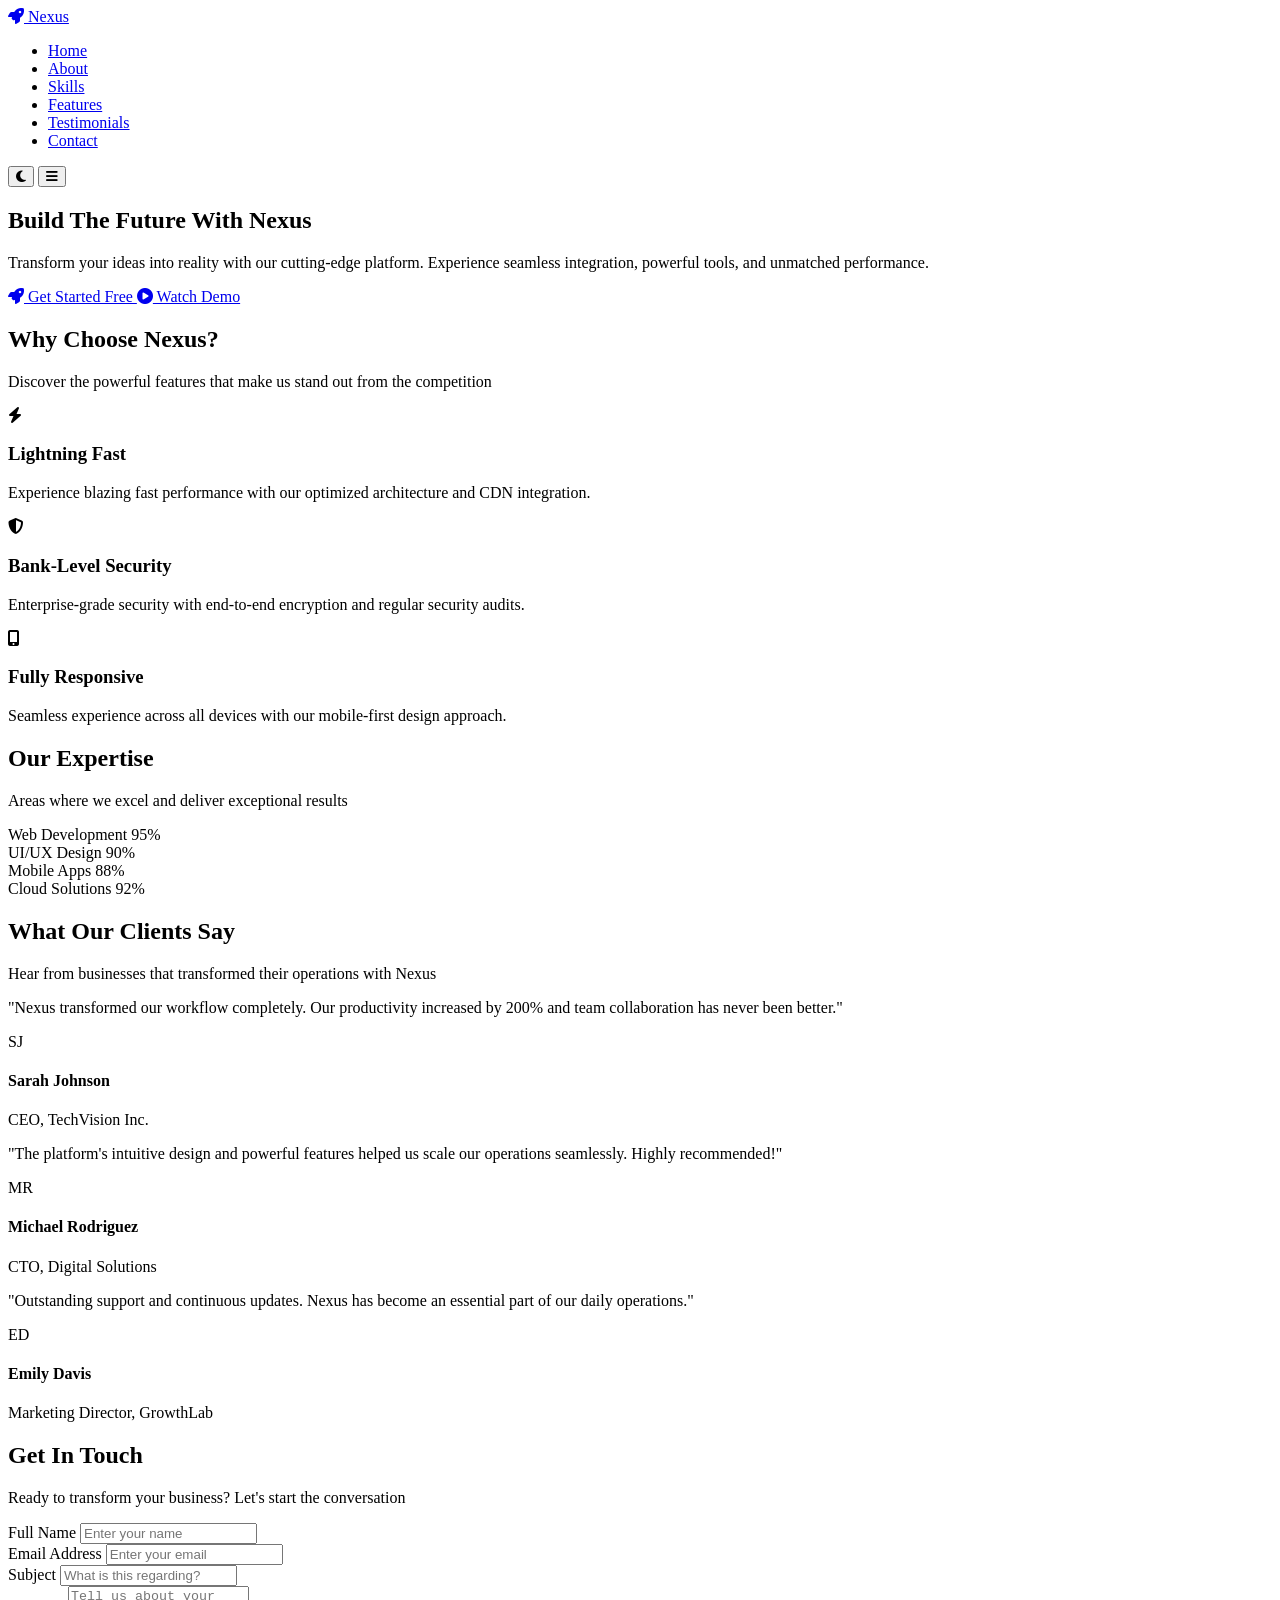
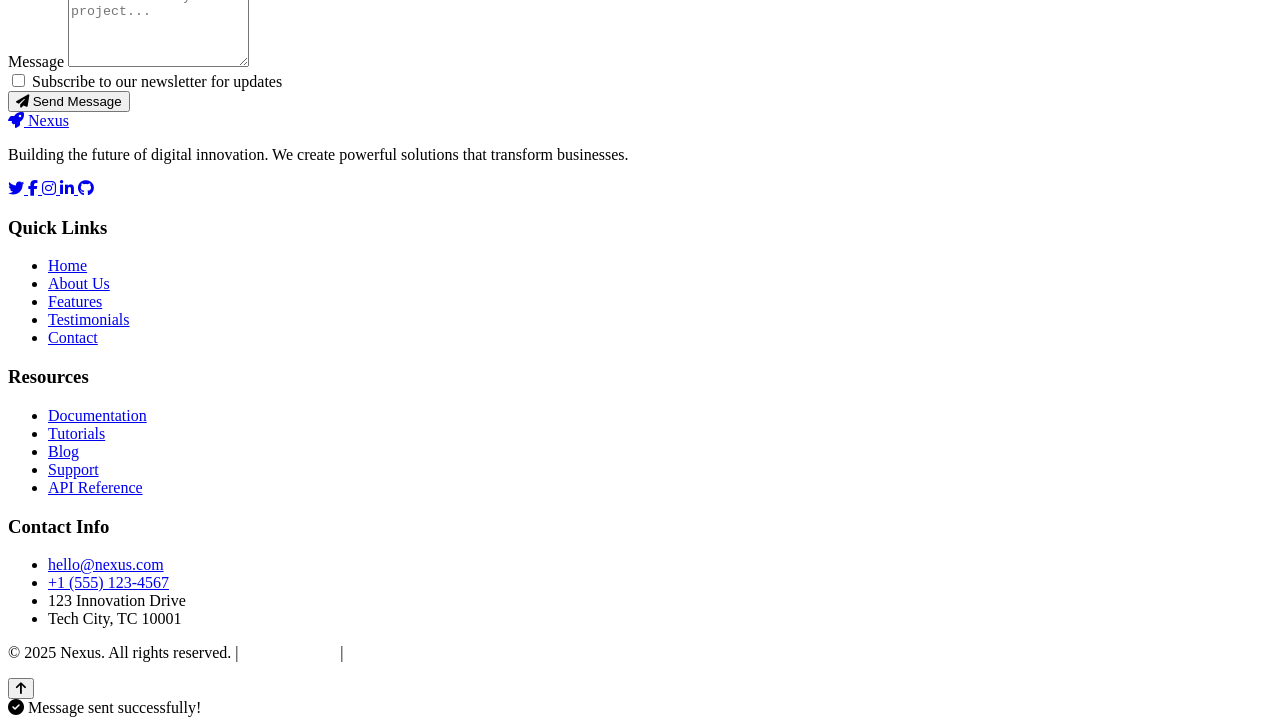
==== commit 62ae61d0: "small changes css and in index file" ====
--- a/index.html
+++ b/index.html
@@ -7,837 +7,7 @@
   <title>Awesome Landing Page</title>
   <link rel="stylesheet" href="https://cdnjs.cloudflare.com/ajax/libs/font-awesome/6.4.0/css/all.min.css" />
   <link rel="stylesheet" href="css/style.css" />
-  <style>
-    :root {
-      /* Light Theme Colors */
-      --primary-color: #4f46e5;
-      --primary-dark: #3730a3;
-      --secondary-color: #10b981;
-      --accent-color: #f97316;
-      --danger-color: #ef4444;
-      --warning-color: #f59e0b;
-      
-      --bg-primary: #ffffff;
-      --bg-secondary: #f8fafc;
-      --bg-tertiary: #f1f5f9;
-      --bg-card: #ffffff;
-      
-      --text-primary: #1e293b;
-      --text-secondary: #64748b;
-      --text-tertiary: #94a3b8;
-      
-      --border-color: #e2e8f0;
-      --shadow-color: rgba(0, 0, 0, 0.1);
-      --shadow-hover: rgba(0, 0, 0, 0.15);
-      
-      --nav-bg: rgba(255, 255, 255, 0.95);
-      --footer-bg: #1e293b;
-      --footer-text: #f1f5f9;
-      
-      --gradient-primary: linear-gradient(135deg, #667eea 0%, #764ba2 100%);
-      --gradient-secondary: linear-gradient(135deg, #f093fb 0%, #f5576c 100%);
-      --gradient-accent: linear-gradient(135deg, #fa709a 0%, #fee140 100%);
-    }
-
-    [data-theme="dark"] {
-      /* Dark Theme Colors */
-      --primary-color: #818cf8;
-      --primary-dark: #6366f1;
-      --secondary-color: #34d399;
-      --accent-color: #fb923c;
-      --danger-color: #f87171;
-      --warning-color: #fbbf24;
-      
-      --bg-primary: #0f172a;
-      --bg-secondary: #1e293b;
-      --bg-tertiary: #334155;
-      --bg-card: #1e293b;
-      
-      --text-primary: #f1f5f9;
-      --text-secondary: #cbd5e1;
-      --text-tertiary: #94a3b8;
-      
-      --border-color: #475569;
-      --shadow-color: rgba(0, 0, 0, 0.3);
-      --shadow-hover: rgba(0, 0, 0, 0.4);
-      
-      --nav-bg: rgba(15, 23, 42, 0.95);
-      --footer-bg: #020617;
-      --footer-text: #cbd5e1;
-      
-      --gradient-primary: linear-gradient(135deg, #818cf8 0%, #a78bfa 100%);
-      --gradient-secondary: linear-gradient(135deg, #c084fc 0%, #f472b6 100%);
-      --gradient-accent: linear-gradient(135deg, #fbbf24 0%, #f97316 100%);
-    }
-
-    * {
-      margin: 0;
-      padding: 0;
-      box-sizing: border-box;
-    }
-
-    html {
-      scroll-behavior: smooth;
-      scroll-padding-top: 80px;
-    }
-
-    body {
-      font-family: 'Inter', -apple-system, BlinkMacSystemFont, 'Segoe UI', Roboto, Oxygen, Ubuntu, sans-serif;
-      line-height: 1.6;
-      background-color: var(--bg-primary);
-      color: var(--text-primary);
-      transition: background-color 0.3s ease, color 0.3s ease;
-      overflow-x: hidden;
-    }
-
-    .container {
-      width: 100%;
-      max-width: 1280px;
-      margin: 0 auto;
-      padding: 0 1.5rem;
-    }
-
-    section {
-      padding: 5rem 0;
-    }
-
-    h1, h2, h3, h4, h5, h6 {
-      font-weight: 700;
-      line-height: 1.2;
-    }
-
-    h1 {
-      font-size: clamp(2.5rem, 5vw, 4rem);
-    }
-
-    h2 {
-      font-size: clamp(2rem, 4vw, 3rem);
-      margin-bottom: 1rem;
-    }
-
-    .text-gradient {
-      background: var(--gradient-primary);
-      -webkit-background-clip: text;
-      -webkit-text-fill-color: transparent;
-      background-clip: text;
-    }
-
-    /* ====== NAVBAR ====== */
-    .sticky-nav {
-      position: fixed;
-      top: 0;
-      left: 0;
-      width: 100%;
-      background: var(--nav-bg);
-      backdrop-filter: blur(10px);
-      z-index: 1000;
-      box-shadow: 0 2px 20px var(--shadow-color);
-      transition: all 0.3s cubic-bezier(0.4, 0, 0.2, 1);
-    }
-
-    .navbar {
-      display: flex;
-      justify-content: space-between;
-      align-items: center;
-      padding: 1.2rem 0;
-    }
-
-    .logo {
-      font-size: 1.8rem;
-      font-weight: 800;
-      color: var(--primary-color);
-      text-decoration: none;
-      display: flex;
-      align-items: center;
-      gap: 0.5rem;
-    }
-
-    .logo i {
-      font-size: 2rem;
-    }
-
-    .nav-links {
-      display: flex;
-      gap: 2rem;
-      list-style: none;
-      align-items: center;
-    }
-
-    .nav-links a {
-      color: var(--text-primary);
-      text-decoration: none;
-      font-weight: 500;
-      position: relative;
-      padding: 0.5rem 0;
-      transition: color 0.3s;
-    }
-
-    .nav-links a::after {
-      content: '';
-      position: absolute;
-      bottom: 0;
-      left: 0;
-      width: 0;
-      height: 2px;
-      background: var(--gradient-primary);
-      transition: width 0.3s;
-    }
-
-    .nav-links a:hover::after,
-    .nav-links a.active::after {
-      width: 100%;
-    }
-
-    .nav-links a:hover {
-      color: var(--primary-color);
-    }
-
-    .nav-actions {
-      display: flex;
-      align-items: center;
-      gap: 1rem;
-    }
-
-    /* Theme Toggle */
-    .theme-toggle {
-      background: var(--bg-tertiary);
-      border: none;
-      width: 3rem;
-      height: 3rem;
-      border-radius: 50%;
-      display: flex;
-      align-items: center;
-      justify-content: center;
-      cursor: pointer;
-      color: var(--text-primary);
-      transition: all 0.3s;
-    }
-
-    .theme-toggle:hover {
-      transform: rotate(15deg);
-      background: var(--primary-color);
-      color: white;
-    }
-
-    /* Mobile Menu Button */
-    .menu-icon {
-      display: none;
-      background: none;
-      border: none;
-      font-size: 1.5rem;
-      color: var(--text-primary);
-      cursor: pointer;
-      width: 3rem;
-      height: 3rem;
-      border-radius: 0.5rem;
-      align-items: center;
-      justify-content: center;
-      transition: all 0.3s;
-    }
-
-    .menu-icon:hover {
-      background: var(--bg-tertiary);
-    }
-
-    /* ====== HERO SECTION ====== */
-    .header {
-      background: var(--gradient-primary);
-      position: relative;
-      overflow: hidden;
-      padding: 8rem 0 6rem;
-      margin-top: 0;
-    }
-
-    .header::before {
-      content: '';
-      position: absolute;
-      top: 0;
-      left: 0;
-      right: 0;
-      bottom: 0;
-      background: url('data:image/svg+xml,<svg xmlns="http://www.w3.org/2000/svg" viewBox="0 0 100 100" preserveAspectRatio="none"><path fill="rgba(255,255,255,0.1)" d="M0,0L100,0L100,100Z"/></svg>');
-      background-size: cover;
-    }
-
-    .hero {
-      text-align: center;
-      position: relative;
-      z-index: 1;
-      max-width: 800px;
-      margin: 0 auto;
-    }
-
-    .hero h1 {
-      color: white;
-      margin-bottom: 1.5rem;
-      text-shadow: 0 2px 10px rgba(0, 0, 0, 0.2);
-    }
-
-    .hero p {
-      font-size: clamp(1.1rem, 2vw, 1.3rem);
-      color: rgba(255, 255, 255, 0.9);
-      margin-bottom: 2.5rem;
-      line-height: 1.6;
-    }
-
-    .btn {
-      display: inline-flex;
-      align-items: center;
-      gap: 0.5rem;
-      padding: 1rem 2.5rem;
-      border-radius: 0.75rem;
-      font-weight: 600;
-      text-decoration: none;
-      transition: all 0.3s;
-      border: none;
-      cursor: pointer;
-      font-size: 1rem;
-    }
-
-    .btn-primary {
-      background: white;
-      color: var(--primary-color);
-      box-shadow: 0 10px 30px rgba(0, 0, 0, 0.2);
-    }
-
-    .btn-primary:hover {
-      transform: translateY(-3px);
-      box-shadow: 0 15px 40px rgba(0, 0, 0, 0.3);
-    }
-
-    .btn-secondary {
-      background: transparent;
-      color: white;
-      border: 2px solid rgba(255, 255, 255, 0.3);
-    }
-
-    .btn-secondary:hover {
-      background: rgba(255, 255, 255, 0.1);
-      border-color: white;
-      transform: translateY(-3px);
-    }
-
-    .hero-btns {
-      display: flex;
-      gap: 1rem;
-      justify-content: center;
-      flex-wrap: wrap;
-    }
-
-    /* ====== FEATURES SECTION ====== */
-    .features {
-      background: var(--bg-secondary);
-    }
-
-    .section-title {
-      text-align: center;
-      margin-bottom: 3rem;
-    }
-
-    .section-title p {
-      color: var(--text-secondary);
-      max-width: 600px;
-      margin: 1rem auto 0;
-    }
-
-    .feature-grid {
-      display: grid;
-      grid-template-columns: repeat(auto-fit, minmax(300px, 1fr));
-      gap: 2rem;
-      margin-top: 2rem;
-    }
-
-    .feature-card {
-      background: var(--bg-card);
-      padding: 2.5rem 2rem;
-      border-radius: 1rem;
-      box-shadow: 0 10px 30px var(--shadow-color);
-      transition: all 0.3s;
-      border: 1px solid var(--border-color);
-      text-align: center;
-      position: relative;
-      overflow: hidden;
-    }
-
-    .feature-card::before {
-      content: '';
-      position: absolute;
-      top: 0;
-      left: 0;
-      right: 0;
-      height: 4px;
-      background: var(--gradient-primary);
-    }
-
-    .feature-card:hover {
-      transform: translateY(-10px);
-      box-shadow: 0 20px 40px var(--shadow-hover);
-    }
-
-    .feature-icon {
-      width: 4rem;
-      height: 4rem;
-      background: var(--gradient-primary);
-      border-radius: 1rem;
-      display: flex;
-      align-items: center;
-      justify-content: center;
-      margin: 0 auto 1.5rem;
-      font-size: 1.5rem;
-      color: white;
-    }
-
-    .feature-card h3 {
-      font-size: 1.5rem;
-      margin-bottom: 1rem;
-    }
-
-    .feature-card p {
-      color: var(--text-secondary);
-    }
-
-    /* ====== SKILLS SECTION ====== */
-    .skills {
-      background: var(--bg-primary);
-    }
-
-    .skill-grid {
-      display: grid;
-      grid-template-columns: repeat(auto-fit, minmax(250px, 1fr));
-      gap: 1.5rem;
-    }
-
-    .skill-item {
-      background: var(--bg-card);
-      padding: 1.5rem;
-      border-radius: 0.75rem;
-      border: 1px solid var(--border-color);
-    }
-
-    .skill-header {
-      display: flex;
-      justify-content: space-between;
-      align-items: center;
-      margin-bottom: 0.5rem;
-    }
-
-    .skill-name {
-      font-weight: 600;
-    }
-
-    .skill-percent {
-      color: var(--primary-color);
-      font-weight: 700;
-    }
-
-    .skill-bar {
-      height: 8px;
-      background: var(--bg-tertiary);
-      border-radius: 4px;
-      overflow: hidden;
-    }
-
-    .skill-progress {
-      height: 100%;
-      background: var(--gradient-primary);
-      border-radius: 4px;
-      transition: width 1s ease-out;
-    }
-
-    /* ====== TESTIMONIALS ====== */
-    .testimonials {
-      background: var(--bg-secondary);
-    }
-
-    .testimonial-grid {
-      display: grid;
-      grid-template-columns: repeat(auto-fit, minmax(300px, 1fr));
-      gap: 2rem;
-    }
-
-    .testimonial-card {
-      background: var(--bg-card);
-      padding: 2rem;
-      border-radius: 1rem;
-      border: 1px solid var(--border-color);
-      position: relative;
-    }
-
-    .testimonial-card::before {
-      content: '"';
-      position: absolute;
-      top: -20px;
-      left: 20px;
-      font-size: 5rem;
-      color: var(--primary-color);
-      opacity: 0.2;
-      font-family: serif;
-    }
-
-    .testimonial-text {
-      color: var(--text-secondary);
-      font-style: italic;
-      margin-bottom: 1.5rem;
-    }
-
-    .testimonial-author {
-      display: flex;
-      align-items: center;
-      gap: 1rem;
-    }
-
-    .author-avatar {
-      width: 3rem;
-      height: 3rem;
-      background: var(--gradient-primary);
-      border-radius: 50%;
-      display: flex;
-      align-items: center;
-      justify-content: center;
-      font-weight: 600;
-      color: white;
-    }
-
-    .author-info h4 {
-      font-size: 1rem;
-      margin-bottom: 0.25rem;
-    }
-
-    .author-info p {
-      font-size: 0.875rem;
-      color: var(--text-tertiary);
-    }
-
-    /* ====== CONTACT FORM ====== */
-    .contact {
-      background: var(--bg-primary);
-    }
-
-    .contact-wrapper {
-      max-width: 600px;
-      margin: 0 auto;
-      background: var(--bg-card);
-      padding: 3rem;
-      border-radius: 1rem;
-      box-shadow: 0 20px 60px var(--shadow-color);
-    }
-
-    .contact-form {
-      display: flex;
-      flex-direction: column;
-      gap: 1.5rem;
-    }
-
-    .form-group {
-      display: flex;
-      flex-direction: column;
-      gap: 0.5rem;
-    }
-
-    .form-label {
-      font-weight: 600;
-      color: var(--text-primary);
-    }
-
-    .form-input {
-      padding: 1rem;
-      border: 2px solid var(--border-color);
-      border-radius: 0.75rem;
-      font-family: inherit;
-      font-size: 1rem;
-      background: var(--bg-primary);
-      color: var(--text-primary);
-      transition: border-color 0.3s;
-    }
-
-    .form-input:focus {
-      outline: none;
-      border-color: var(--primary-color);
-      box-shadow: 0 0 0 3px rgba(79, 70, 229, 0.1);
-    }
-
-    .form-input::placeholder {
-      color: var(--text-tertiary);
-    }
-
-    .form-row {
-      display: grid;
-      grid-template-columns: 1fr 1fr;
-      gap: 1.5rem;
-    }
-
-    .contact-form button {
-      padding: 1rem 2rem;
-      background: var(--gradient-primary);
-      color: white;
-      border: none;
-      border-radius: 0.75rem;
-      font-weight: 600;
-      cursor: pointer;
-      transition: all 0.3s;
-      margin-top: 1rem;
-    }
-
-    .contact-form button:hover {
-      transform: translateY(-3px);
-      box-shadow: 0 10px 30px rgba(79, 70, 229, 0.3);
-    }
-
-    /* ====== FOOTER ====== */
-    .footer {
-      background: var(--footer-bg);
-      color: var(--footer-text);
-      padding: 4rem 0 2rem;
-    }
-
-    .footer-grid {
-      display: grid;
-      grid-template-columns: repeat(auto-fit, minmax(250px, 1fr));
-      gap: 3rem;
-      margin-bottom: 3rem;
-    }
-
-    .footer-logo {
-      font-size: 1.8rem;
-      font-weight: 800;
-      color: white;
-      text-decoration: none;
-      display: inline-block;
-      margin-bottom: 1rem;
-    }
-
-    .footer-description {
-      color: rgba(255, 255, 255, 0.7);
-      margin-bottom: 1.5rem;
-    }
-
-    .social-links {
-      display: flex;
-      gap: 1rem;
-    }
-
-    .social-link {
-      width: 2.5rem;
-      height: 2.5rem;
-      background: rgba(255, 255, 255, 0.1);
-      border-radius: 50%;
-      display: flex;
-      align-items: center;
-      justify-content: center;
-      color: white;
-      text-decoration: none;
-      transition: all 0.3s;
-    }
-
-    .social-link:hover {
-      background: var(--primary-color);
-      transform: translateY(-3px);
-    }
-
-    .footer-links h3 {
-      color: white;
-      margin-bottom: 1.5rem;
-      font-size: 1.2rem;
-    }
-
-    .footer-links ul {
-      list-style: none;
-    }
-
-    .footer-links li {
-      margin-bottom: 0.75rem;
-    }
-
-    .footer-links a {
-      color: rgba(255, 255, 255, 0.7);
-      text-decoration: none;
-      transition: color 0.3s;
-    }
-
-    .footer-links a:hover {
-      color: white;
-    }
-
-    .footer-bottom {
-      text-align: center;
-      padding-top: 2rem;
-      border-top: 1px solid rgba(255, 255, 255, 0.1);
-      color: rgba(255, 255, 255, 0.5);
-    }
-
-    /* ====== BACK TO TOP ====== */
-    #backToTop {
-      position: fixed;
-      bottom: 2rem;
-      right: 2rem;
-      width: 3.5rem;
-      height: 3.5rem;
-      background: var(--gradient-primary);
-      color: white;
-      border: none;
-      border-radius: 50%;
-      display: flex;
-      align-items: center;
-      justify-content: center;
-      font-size: 1.2rem;
-      cursor: pointer;
-      z-index: 100;
-      opacity: 0;
-      transform: translateY(20px);
-      transition: all 0.3s;
-      box-shadow: 0 10px 30px rgba(0, 0, 0, 0.2);
-    }
-
-    #backToTop.show {
-      opacity: 1;
-      transform: translateY(0);
-    }
-
-    #backToTop:hover {
-      transform: translateY(-5px);
-      box-shadow: 0 15px 40px rgba(0, 0, 0, 0.3);
-    }
-
-    /* ====== RESPONSIVE DESIGN ====== */
-    @media (max-width: 992px) {
-      .container {
-        padding: 0 1rem;
-      }
-      
-      section {
-        padding: 4rem 0;
-      }
-      
-      .form-row {
-        grid-template-columns: 1fr;
-      }
-    }
-
-    @media (max-width: 768px) {
-      .menu-icon {
-        display: flex;
-      }
-
-      .nav-links {
-        position: fixed;
-        top: 0;
-        right: -100%;
-        width: 280px;
-        height: 100vh;
-        background: var(--nav-bg);
-        flex-direction: column;
-        justify-content: flex-start;
-        padding: 6rem 2rem 2rem;
-        transition: right 0.3s cubic-bezier(0.4, 0, 0.2, 1);
-        backdrop-filter: blur(20px);
-        box-shadow: -10px 0 30px var(--shadow-color);
-      }
-
-      .nav-links.active {
-        right: 0;
-      }
-
-      .hero-btns {
-        flex-direction: column;
-        align-items: center;
-      }
-
-      .hero-btns .btn {
-        width: 100%;
-        max-width: 300px;
-        justify-content: center;
-      }
-
-      .contact-wrapper {
-        padding: 2rem;
-      }
-
-      .footer-grid {
-        gap: 2rem;
-      }
-    }
-
-    @media (max-width: 480px) {
-      .hero h1 {
-        font-size: 2rem;
-      }
-      
-      .hero p {
-        font-size: 1rem;
-      }
-      
-      .feature-grid,
-      .skill-grid,
-      .testimonial-grid {
-        grid-template-columns: 1fr;
-      }
-      
-      .feature-card,
-      .testimonial-card {
-        padding: 1.5rem;
-      }
-      
-      .footer {
-        padding: 3rem 0 1.5rem;
-      }
-    }
-
-    /* ====== ANIMATIONS ====== */
-    @keyframes fadeIn {
-      from {
-        opacity: 0;
-        transform: translateY(20px);
-      }
-      to {
-        opacity: 1;
-        transform: translateY(0);
-      }
-    }
-
-    .fade-in {
-      opacity: 0;
-      animation: fadeIn 0.6s ease-out forwards;
-    }
-
-    .fade-in-delay-1 {
-      animation-delay: 0.2s;
-    }
-
-    .fade-in-delay-2 {
-      animation-delay: 0.4s;
-    }
-
-    .fade-in-delay-3 {
-      animation-delay: 0.6s;
-    }
-
-    /* ====== NOTIFICATION TOAST ====== */
-    .toast {
-      position: fixed;
-      bottom: 2rem;
-      left: 50%;
-      transform: translateX(-50%) translateY(100%);
-      background: var(--bg-card);
-      color: var(--text-primary);
-      padding: 1rem 2rem;
-      border-radius: 0.75rem;
-      box-shadow: 0 10px 30px var(--shadow-color);
-      display: flex;
-      align-items: center;
-      gap: 1rem;
-      z-index: 1000;
-      transition: transform 0.3s;
-    }
-
-    .toast.show {
-      transform: translateX(-50%) translateY(0);
-    }
-
-    .toast-icon {
-      color: var(--secondary-color);
-      font-size: 1.2rem;
-    }
-  </style>
+  
 </head>
 
 <body>
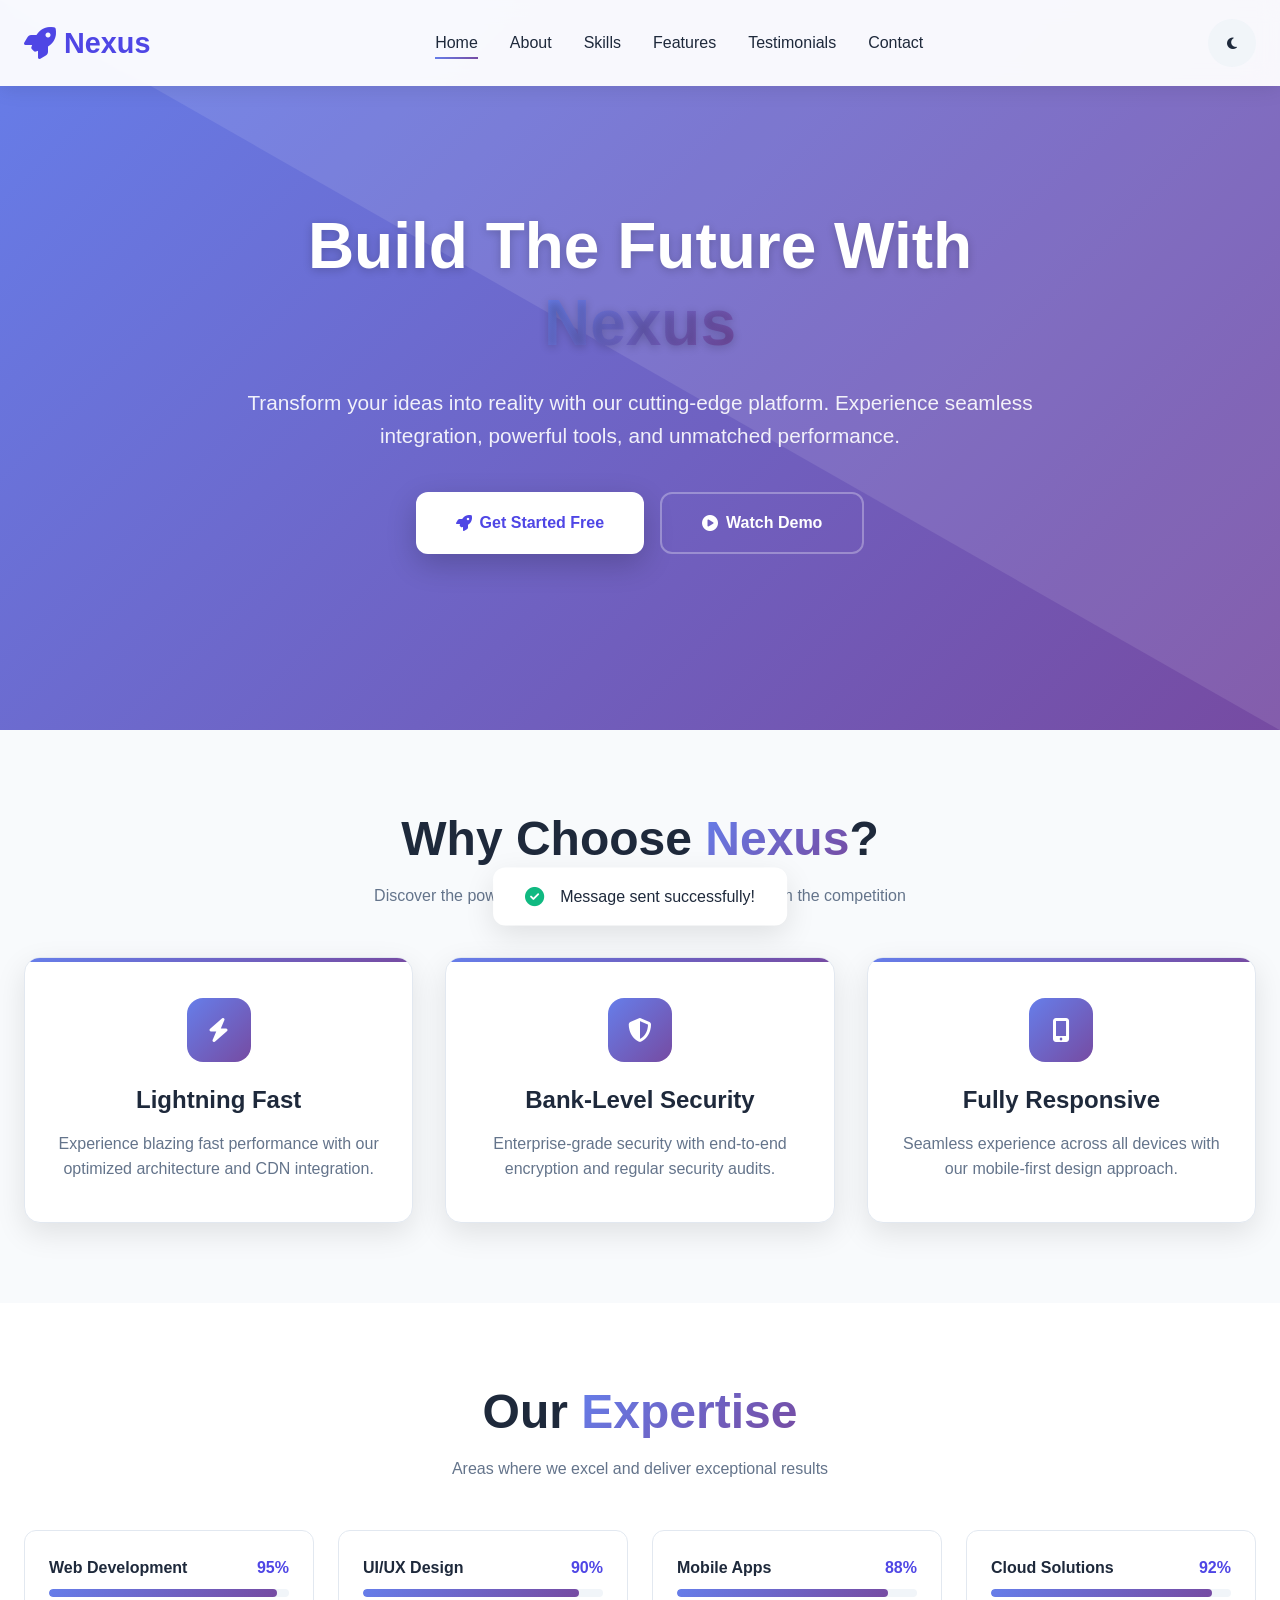
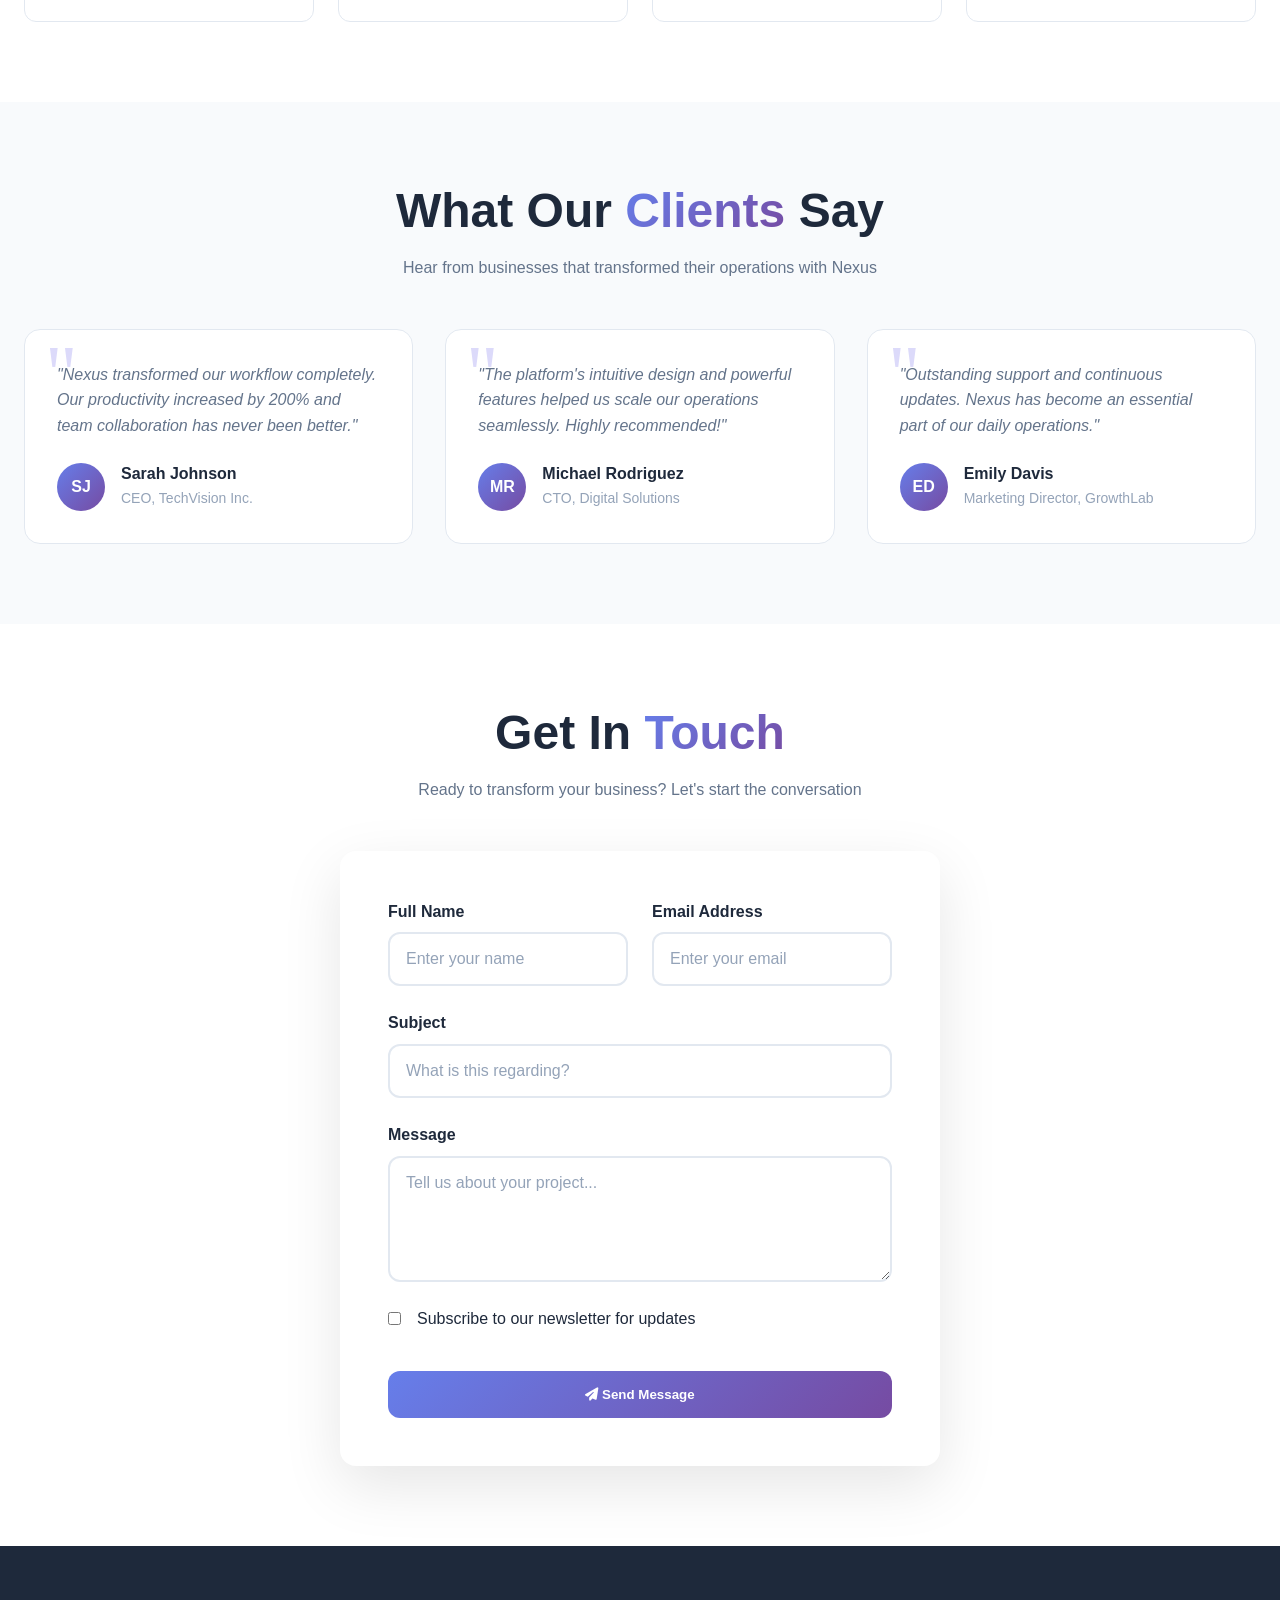
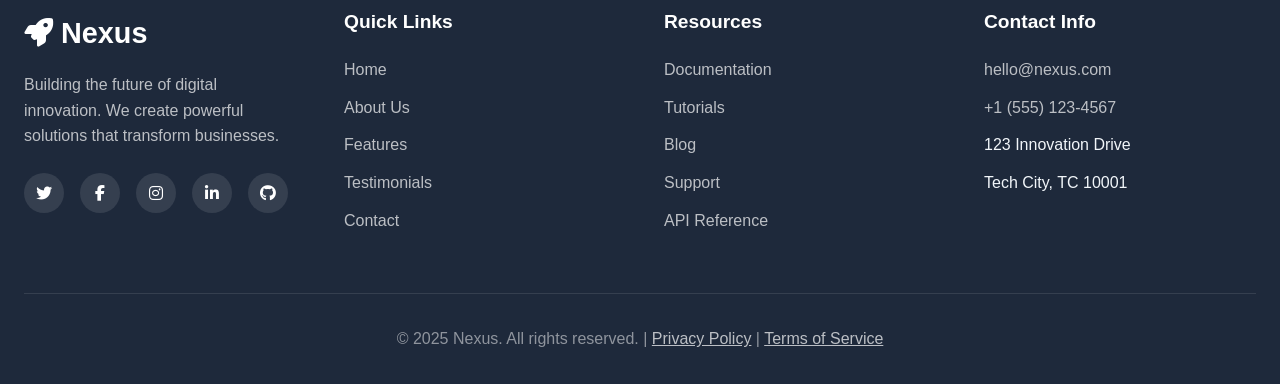
==== commit 184d3767: "small changes css and in index file" ====
--- a/index.html
+++ b/index.html
@@ -7,7 +7,7 @@
   <title>Awesome Landing Page</title>
   <link rel="stylesheet" href="https://cdnjs.cloudflare.com/ajax/libs/font-awesome/6.4.0/css/all.min.css" />
   <link rel="stylesheet" href="css/style.css" />
-  
+
 </head>
 
 <body>
@@ -19,7 +19,7 @@
           <i class="fas fa-rocket"></i>
           <span>Nexus</span>
         </a>
-        
+
         <ul class="nav-links" id="navLinks">
           <li><a href="#home" class="active">Home</a></li>
           <li><a href="#about">About</a></li>
@@ -33,7 +33,7 @@
           <button class="theme-toggle" id="themeToggle" aria-label="Toggle theme">
             <i class="fas fa-moon"></i>
           </button>
-          
+
           <button class="menu-icon" id="menuIcon" aria-label="Toggle menu">
             <i class="fas fa-bars"></i>
           </button>
@@ -47,7 +47,8 @@
     <div class="container">
       <section class="hero fade-in">
         <h1>Build The Future With <span class="text-gradient">Nexus</span></h1>
-        <p>Transform your ideas into reality with our cutting-edge platform. Experience seamless integration, powerful tools, and unmatched performance.</p>
+        <p>Transform your ideas into reality with our cutting-edge platform. Experience seamless integration, powerful
+          tools, and unmatched performance.</p>
         <div class="hero-btns">
           <a href="#contact" class="btn btn-primary">
             <i class="fas fa-rocket"></i>
@@ -69,7 +70,7 @@
         <h2>Why Choose <span class="text-gradient">Nexus</span>?</h2>
         <p>Discover the powerful features that make us stand out from the competition</p>
       </div>
-      
+
       <div class="feature-grid">
         <div class="feature-card fade-in">
           <div class="feature-icon">
@@ -78,7 +79,7 @@
           <h3>Lightning Fast</h3>
           <p>Experience blazing fast performance with our optimized architecture and CDN integration.</p>
         </div>
-        
+
         <div class="feature-card fade-in fade-in-delay-1">
           <div class="feature-icon">
             <i class="fas fa-shield-alt"></i>
@@ -86,7 +87,7 @@
           <h3>Bank-Level Security</h3>
           <p>Enterprise-grade security with end-to-end encryption and regular security audits.</p>
         </div>
-        
+
         <div class="feature-card fade-in fade-in-delay-2">
           <div class="feature-icon">
             <i class="fas fa-mobile-alt"></i>
@@ -105,7 +106,7 @@
         <h2>Our <span class="text-gradient">Expertise</span></h2>
         <p>Areas where we excel and deliver exceptional results</p>
       </div>
-      
+
       <div class="skill-grid">
         <div class="skill-item fade-in">
           <div class="skill-header">
@@ -116,7 +117,7 @@
             <div class="skill-progress" style="width: 95%"></div>
           </div>
         </div>
-        
+
         <div class="skill-item fade-in fade-in-delay-1">
           <div class="skill-header">
             <span class="skill-name">UI/UX Design</span>
@@ -126,7 +127,7 @@
             <div class="skill-progress" style="width: 90%"></div>
           </div>
         </div>
-        
+
         <div class="skill-item fade-in fade-in-delay-2">
           <div class="skill-header">
             <span class="skill-name">Mobile Apps</span>
@@ -136,7 +137,7 @@
             <div class="skill-progress" style="width: 88%"></div>
           </div>
         </div>
-        
+
         <div class="skill-item fade-in fade-in-delay-3">
           <div class="skill-header">
             <span class="skill-name">Cloud Solutions</span>
@@ -157,10 +158,11 @@
         <h2>What Our <span class="text-gradient">Clients</span> Say</h2>
         <p>Hear from businesses that transformed their operations with Nexus</p>
       </div>
-      
+
       <div class="testimonial-grid">
         <div class="testimonial-card fade-in">
-          <p class="testimonial-text">"Nexus transformed our workflow completely. Our productivity increased by 200% and team collaboration has never been better."</p>
+          <p class="testimonial-text">"Nexus transformed our workflow completely. Our productivity increased by 200% and
+            team collaboration has never been better."</p>
           <div class="testimonial-author">
             <div class="author-avatar">SJ</div>
             <div class="author-info">
@@ -169,9 +171,10 @@
             </div>
           </div>
         </div>
-        
+
         <div class="testimonial-card fade-in fade-in-delay-1">
-          <p class="testimonial-text">"The platform's intuitive design and powerful features helped us scale our operations seamlessly. Highly recommended!"</p>
+          <p class="testimonial-text">"The platform's intuitive design and powerful features helped us scale our
+            operations seamlessly. Highly recommended!"</p>
           <div class="testimonial-author">
             <div class="author-avatar">MR</div>
             <div class="author-info">
@@ -180,9 +183,10 @@
             </div>
           </div>
         </div>
-        
+
         <div class="testimonial-card fade-in fade-in-delay-2">
-          <p class="testimonial-text">"Outstanding support and continuous updates. Nexus has become an essential part of our daily operations."</p>
+          <p class="testimonial-text">"Outstanding support and continuous updates. Nexus has become an essential part of
+            our daily operations."</p>
           <div class="testimonial-author">
             <div class="author-avatar">ED</div>
             <div class="author-info">
@@ -202,7 +206,7 @@
         <h2>Get In <span class="text-gradient">Touch</span></h2>
         <p>Ready to transform your business? Let's start the conversation</p>
       </div>
-      
+
       <div class="contact-wrapper fade-in">
         <form class="contact-form" id="contactForm">
           <div class="form-row">
@@ -210,30 +214,31 @@
               <label for="name" class="form-label">Full Name</label>
               <input type="text" id="name" class="form-input" placeholder="Enter your name" required />
             </div>
-            
+
             <div class="form-group">
               <label for="email" class="form-label">Email Address</label>
               <input type="email" id="email" class="form-input" placeholder="Enter your email" required />
             </div>
           </div>
-          
+
           <div class="form-group">
             <label for="subject" class="form-label">Subject</label>
             <input type="text" id="subject" class="form-input" placeholder="What is this regarding?" required />
           </div>
-          
+
           <div class="form-group">
             <label for="message" class="form-label">Message</label>
-            <textarea id="message" class="form-input" rows="5" placeholder="Tell us about your project..." required></textarea>
-          </div>
-          
+            <textarea id="message" class="form-input" rows="5" placeholder="Tell us about your project..."
+              required></textarea>
+          </div>
+
           <div class="form-group" style="flex-direction: row; align-items: center; gap: 1rem;">
             <input type="checkbox" id="newsletter" />
             <label for="newsletter" class="form-label" style="font-weight: normal; margin: 0;">
               Subscribe to our newsletter for updates
             </label>
           </div>
-          
+
           <button type="submit">
             <i class="fas fa-paper-plane"></i>
             Send Message
@@ -273,7 +278,7 @@
             </a>
           </div>
         </div>
-        
+
         <div class="footer-links">
           <h3>Quick Links</h3>
           <ul>
@@ -284,7 +289,7 @@
             <li><a href="#contact">Contact</a></li>
           </ul>
         </div>
-        
+
         <div class="footer-links">
           <h3>Resources</h3>
           <ul>
@@ -295,7 +300,7 @@
             <li><a href="#">API Reference</a></li>
           </ul>
         </div>
-        
+
         <div class="footer-links">
           <h3>Contact Info</h3>
           <ul>
@@ -306,9 +311,10 @@
           </ul>
         </div>
       </div>
-      
+
       <div class="footer-bottom">
-        <p>&copy; 2025 Nexus. All rights reserved. | <a href="#" style="color: rgba(255, 255, 255, 0.7);">Privacy Policy</a> | <a href="#" style="color: rgba(255, 255, 255, 0.7);">Terms of Service</a></p>
+        <p>&copy; 2025 Nexus. All rights reserved. | <a href="#" style="color: rgba(255, 255, 255, 0.7);">Privacy
+            Policy</a> | <a href="#" style="color: rgba(255, 255, 255, 0.7);">Terms of Service</a></p>
       </div>
     </div>
   </footer>
@@ -324,7 +330,7 @@
     <span id="toastMessage">Message sent successfully!</span>
   </div>
 
-  
+
 </body>
 
 </html>
--- a/css/style.css
+++ b/css/style.css
@@ -0,0 +1,835 @@
+:root {
+  /* Light Theme Colors */
+  --primary-color: #4f46e5;
+  --primary-dark: #3730a3;
+  --secondary-color: #10b981;
+  --accent-color: #f97316;
+  --danger-color: #ef4444;
+  --warning-color: #f59e0b;
+
+  --bg-primary: #ffffff;
+  --bg-secondary: #f8fafc;
+  --bg-tertiary: #f1f5f9;
+  --bg-card: #ffffff;
+
+  --text-primary: #1e293b;
+  --text-secondary: #64748b;
+  --text-tertiary: #94a3b8;
+
+  --border-color: #e2e8f0;
+  --shadow-color: rgba(0, 0, 0, 0.1);
+  --shadow-hover: rgba(0, 0, 0, 0.15);
+
+  --nav-bg: rgba(255, 255, 255, 0.95);
+  --footer-bg: #1e293b;
+  --footer-text: #f1f5f9;
+
+  --gradient-primary: linear-gradient(135deg, #667eea 0%, #764ba2 100%);
+  --gradient-secondary: linear-gradient(135deg, #f093fb 0%, #f5576c 100%);
+  --gradient-accent: linear-gradient(135deg, #fa709a 0%, #fee140 100%);
+}
+
+[data-theme="dark"] {
+  /* Dark Theme Colors */
+  --primary-color: #818cf8;
+  --primary-dark: #6366f1;
+  --secondary-color: #34d399;
+  --accent-color: #fb923c;
+  --danger-color: #f87171;
+  --warning-color: #fbbf24;
+
+  --bg-primary: #0f172a;
+  --bg-secondary: #1e293b;
+  --bg-tertiary: #334155;
+  --bg-card: #1e293b;
+
+  --text-primary: #f1f5f9;
+  --text-secondary: #cbd5e1;
+  --text-tertiary: #94a3b8;
+
+  --border-color: #475569;
+  --shadow-color: rgba(0, 0, 0, 0.3);
+  --shadow-hover: rgba(0, 0, 0, 0.4);
+
+  --nav-bg: rgba(15, 23, 42, 0.95);
+  --footer-bg: #020617;
+  --footer-text: #cbd5e1;
+
+  --gradient-primary: linear-gradient(135deg, #818cf8 0%, #a78bfa 100%);
+  --gradient-secondary: linear-gradient(135deg, #c084fc 0%, #f472b6 100%);
+  --gradient-accent: linear-gradient(135deg, #fbbf24 0%, #f97316 100%);
+}
+
+* {
+  margin: 0;
+  padding: 0;
+  box-sizing: border-box;
+}
+
+html {
+  scroll-behavior: smooth;
+  scroll-padding-top: 80px;
+}
+
+body {
+  font-family: "Inter", -apple-system, BlinkMacSystemFont, "Segoe UI", Roboto,
+    Oxygen, Ubuntu, sans-serif;
+  line-height: 1.6;
+  background-color: var(--bg-primary);
+  color: var(--text-primary);
+  transition: background-color 0.3s ease, color 0.3s ease;
+  overflow-x: hidden;
+}
+
+.container {
+  width: 100%;
+  max-width: 1280px;
+  margin: 0 auto;
+  padding: 0 1.5rem;
+}
+
+section {
+  padding: 5rem 0;
+}
+
+h1,
+h2,
+h3,
+h4,
+h5,
+h6 {
+  font-weight: 700;
+  line-height: 1.2;
+}
+
+h1 {
+  font-size: clamp(2.5rem, 5vw, 4rem);
+}
+
+h2 {
+  font-size: clamp(2rem, 4vw, 3rem);
+  margin-bottom: 1rem;
+}
+
+.text-gradient {
+  background: var(--gradient-primary);
+  -webkit-background-clip: text;
+  -webkit-text-fill-color: transparent;
+  background-clip: text;
+}
+
+/* ====== NAVBAR ====== */
+.sticky-nav {
+  position: fixed;
+  top: 0;
+  left: 0;
+  width: 100%;
+  background: var(--nav-bg);
+  backdrop-filter: blur(10px);
+  z-index: 1000;
+  box-shadow: 0 2px 20px var(--shadow-color);
+  transition: all 0.3s cubic-bezier(0.4, 0, 0.2, 1);
+}
+
+.navbar {
+  display: flex;
+  justify-content: space-between;
+  align-items: center;
+  padding: 1.2rem 0;
+}
+
+.logo {
+  font-size: 1.8rem;
+  font-weight: 800;
+  color: var(--primary-color);
+  text-decoration: none;
+  display: flex;
+  align-items: center;
+  gap: 0.5rem;
+}
+
+.logo i {
+  font-size: 2rem;
+}
+
+.nav-links {
+  display: flex;
+  gap: 2rem;
+  list-style: none;
+  align-items: center;
+}
+
+.nav-links a {
+  color: var(--text-primary);
+  text-decoration: none;
+  font-weight: 500;
+  position: relative;
+  padding: 0.5rem 0;
+  transition: color 0.3s;
+}
+
+.nav-links a::after {
+  content: "";
+  position: absolute;
+  bottom: 0;
+  left: 0;
+  width: 0;
+  height: 2px;
+  background: var(--gradient-primary);
+  transition: width 0.3s;
+}
+
+.nav-links a:hover::after,
+.nav-links a.active::after {
+  width: 100%;
+}
+
+.nav-links a:hover {
+  color: var(--primary-color);
+}
+
+.nav-actions {
+  display: flex;
+  align-items: center;
+  gap: 1rem;
+}
+
+/* Theme Toggle */
+.theme-toggle {
+  background: var(--bg-tertiary);
+  border: none;
+  width: 3rem;
+  height: 3rem;
+  border-radius: 50%;
+  display: flex;
+  align-items: center;
+  justify-content: center;
+  cursor: pointer;
+  color: var(--text-primary);
+  transition: all 0.3s;
+}
+
+.theme-toggle:hover {
+  transform: rotate(15deg);
+  background: var(--primary-color);
+  color: white;
+}
+
+/* Mobile Menu Button */
+.menu-icon {
+  display: none;
+  background: none;
+  border: none;
+  font-size: 1.5rem;
+  color: var(--text-primary);
+  cursor: pointer;
+  width: 3rem;
+  height: 3rem;
+  border-radius: 0.5rem;
+  align-items: center;
+  justify-content: center;
+  transition: all 0.3s;
+}
+
+.menu-icon:hover {
+  background: var(--bg-tertiary);
+}
+
+/* ====== HERO SECTION ====== */
+.header {
+  background: var(--gradient-primary);
+  position: relative;
+  overflow: hidden;
+  padding: 8rem 0 6rem;
+  margin-top: 0;
+}
+
+.header::before {
+  content: "";
+  position: absolute;
+  top: 0;
+  left: 0;
+  right: 0;
+  bottom: 0;
+  background: url('data:image/svg+xml,<svg xmlns="http://www.w3.org/2000/svg" viewBox="0 0 100 100" preserveAspectRatio="none"><path fill="rgba(255,255,255,0.1)" d="M0,0L100,0L100,100Z"/></svg>');
+  background-size: cover;
+}
+
+.hero {
+  text-align: center;
+  position: relative;
+  z-index: 1;
+  max-width: 800px;
+  margin: 0 auto;
+}
+
+.hero h1 {
+  color: white;
+  margin-bottom: 1.5rem;
+  text-shadow: 0 2px 10px rgba(0, 0, 0, 0.2);
+}
+
+.hero p {
+  font-size: clamp(1.1rem, 2vw, 1.3rem);
+  color: rgba(255, 255, 255, 0.9);
+  margin-bottom: 2.5rem;
+  line-height: 1.6;
+}
+
+.btn {
+  display: inline-flex;
+  align-items: center;
+  gap: 0.5rem;
+  padding: 1rem 2.5rem;
+  border-radius: 0.75rem;
+  font-weight: 600;
+  text-decoration: none;
+  transition: all 0.3s;
+  border: none;
+  cursor: pointer;
+  font-size: 1rem;
+}
+
+.btn-primary {
+  background: white;
+  color: var(--primary-color);
+  box-shadow: 0 10px 30px rgba(0, 0, 0, 0.2);
+}
+
+.btn-primary:hover {
+  transform: translateY(-3px);
+  box-shadow: 0 15px 40px rgba(0, 0, 0, 0.3);
+}
+
+.btn-secondary {
+  background: transparent;
+  color: white;
+  border: 2px solid rgba(255, 255, 255, 0.3);
+}
+
+.btn-secondary:hover {
+  background: rgba(255, 255, 255, 0.1);
+  border-color: white;
+  transform: translateY(-3px);
+}
+
+.hero-btns {
+  display: flex;
+  gap: 1rem;
+  justify-content: center;
+  flex-wrap: wrap;
+}
+
+/* ====== FEATURES SECTION ====== */
+.features {
+  background: var(--bg-secondary);
+}
+
+.section-title {
+  text-align: center;
+  margin-bottom: 3rem;
+}
+
+.section-title p {
+  color: var(--text-secondary);
+  max-width: 600px;
+  margin: 1rem auto 0;
+}
+
+.feature-grid {
+  display: grid;
+  grid-template-columns: repeat(auto-fit, minmax(300px, 1fr));
+  gap: 2rem;
+  margin-top: 2rem;
+}
+
+.feature-card {
+  background: var(--bg-card);
+  padding: 2.5rem 2rem;
+  border-radius: 1rem;
+  box-shadow: 0 10px 30px var(--shadow-color);
+  transition: all 0.3s;
+  border: 1px solid var(--border-color);
+  text-align: center;
+  position: relative;
+  overflow: hidden;
+}
+
+.feature-card::before {
+  content: "";
+  position: absolute;
+  top: 0;
+  left: 0;
+  right: 0;
+  height: 4px;
+  background: var(--gradient-primary);
+}
+
+.feature-card:hover {
+  transform: translateY(-10px);
+  box-shadow: 0 20px 40px var(--shadow-hover);
+}
+
+.feature-icon {
+  width: 4rem;
+  height: 4rem;
+  background: var(--gradient-primary);
+  border-radius: 1rem;
+  display: flex;
+  align-items: center;
+  justify-content: center;
+  margin: 0 auto 1.5rem;
+  font-size: 1.5rem;
+  color: white;
+}
+
+.feature-card h3 {
+  font-size: 1.5rem;
+  margin-bottom: 1rem;
+}
+
+.feature-card p {
+  color: var(--text-secondary);
+}
+
+/* ====== SKILLS SECTION ====== */
+.skills {
+  background: var(--bg-primary);
+}
+
+.skill-grid {
+  display: grid;
+  grid-template-columns: repeat(auto-fit, minmax(250px, 1fr));
+  gap: 1.5rem;
+}
+
+.skill-item {
+  background: var(--bg-card);
+  padding: 1.5rem;
+  border-radius: 0.75rem;
+  border: 1px solid var(--border-color);
+}
+
+.skill-header {
+  display: flex;
+  justify-content: space-between;
+  align-items: center;
+  margin-bottom: 0.5rem;
+}
+
+.skill-name {
+  font-weight: 600;
+}
+
+.skill-percent {
+  color: var(--primary-color);
+  font-weight: 700;
+}
+
+.skill-bar {
+  height: 8px;
+  background: var(--bg-tertiary);
+  border-radius: 4px;
+  overflow: hidden;
+}
+
+.skill-progress {
+  height: 100%;
+  background: var(--gradient-primary);
+  border-radius: 4px;
+  transition: width 1s ease-out;
+}
+
+/* ====== TESTIMONIALS ====== */
+.testimonials {
+  background: var(--bg-secondary);
+}
+
+.testimonial-grid {
+  display: grid;
+  grid-template-columns: repeat(auto-fit, minmax(300px, 1fr));
+  gap: 2rem;
+}
+
+.testimonial-card {
+  background: var(--bg-card);
+  padding: 2rem;
+  border-radius: 1rem;
+  border: 1px solid var(--border-color);
+  position: relative;
+}
+
+.testimonial-card::before {
+  content: '"';
+  position: absolute;
+  top: -20px;
+  left: 20px;
+  font-size: 5rem;
+  color: var(--primary-color);
+  opacity: 0.2;
+  font-family: serif;
+}
+
+.testimonial-text {
+  color: var(--text-secondary);
+  font-style: italic;
+  margin-bottom: 1.5rem;
+}
+
+.testimonial-author {
+  display: flex;
+  align-items: center;
+  gap: 1rem;
+}
+
+.author-avatar {
+  width: 3rem;
+  height: 3rem;
+  background: var(--gradient-primary);
+  border-radius: 50%;
+  display: flex;
+  align-items: center;
+  justify-content: center;
+  font-weight: 600;
+  color: white;
+}
+
+.author-info h4 {
+  font-size: 1rem;
+  margin-bottom: 0.25rem;
+}
+
+.author-info p {
+  font-size: 0.875rem;
+  color: var(--text-tertiary);
+}
+
+/* ====== CONTACT FORM ====== */
+.contact {
+  background: var(--bg-primary);
+}
+
+.contact-wrapper {
+  max-width: 600px;
+  margin: 0 auto;
+  background: var(--bg-card);
+  padding: 3rem;
+  border-radius: 1rem;
+  box-shadow: 0 20px 60px var(--shadow-color);
+}
+
+.contact-form {
+  display: flex;
+  flex-direction: column;
+  gap: 1.5rem;
+}
+
+.form-group {
+  display: flex;
+  flex-direction: column;
+  gap: 0.5rem;
+}
+
+.form-label {
+  font-weight: 600;
+  color: var(--text-primary);
+}
+
+.form-input {
+  padding: 1rem;
+  border: 2px solid var(--border-color);
+  border-radius: 0.75rem;
+  font-family: inherit;
+  font-size: 1rem;
+  background: var(--bg-primary);
+  color: var(--text-primary);
+  transition: border-color 0.3s;
+}
+
+.form-input:focus {
+  outline: none;
+  border-color: var(--primary-color);
+  box-shadow: 0 0 0 3px rgba(79, 70, 229, 0.1);
+}
+
+.form-input::placeholder {
+  color: var(--text-tertiary);
+}
+
+.form-row {
+  display: grid;
+  grid-template-columns: 1fr 1fr;
+  gap: 1.5rem;
+}
+
+.contact-form button {
+  padding: 1rem 2rem;
+  background: var(--gradient-primary);
+  color: white;
+  border: none;
+  border-radius: 0.75rem;
+  font-weight: 600;
+  cursor: pointer;
+  transition: all 0.3s;
+  margin-top: 1rem;
+}
+
+.contact-form button:hover {
+  transform: translateY(-3px);
+  box-shadow: 0 10px 30px rgba(79, 70, 229, 0.3);
+}
+
+/* ====== FOOTER ====== */
+.footer {
+  background: var(--footer-bg);
+  color: var(--footer-text);
+  padding: 4rem 0 2rem;
+}
+
+.footer-grid {
+  display: grid;
+  grid-template-columns: repeat(auto-fit, minmax(250px, 1fr));
+  gap: 3rem;
+  margin-bottom: 3rem;
+}
+
+.footer-logo {
+  font-size: 1.8rem;
+  font-weight: 800;
+  color: white;
+  text-decoration: none;
+  display: inline-block;
+  margin-bottom: 1rem;
+}
+
+.footer-description {
+  color: rgba(255, 255, 255, 0.7);
+  margin-bottom: 1.5rem;
+}
+
+.social-links {
+  display: flex;
+  gap: 1rem;
+}
+
+.social-link {
+  width: 2.5rem;
+  height: 2.5rem;
+  background: rgba(255, 255, 255, 0.1);
+  border-radius: 50%;
+  display: flex;
+  align-items: center;
+  justify-content: center;
+  color: white;
+  text-decoration: none;
+  transition: all 0.3s;
+}
+
+.social-link:hover {
+  background: var(--primary-color);
+  transform: translateY(-3px);
+}
+
+.footer-links h3 {
+  color: white;
+  margin-bottom: 1.5rem;
+  font-size: 1.2rem;
+}
+
+.footer-links ul {
+  list-style: none;
+}
+
+.footer-links li {
+  margin-bottom: 0.75rem;
+}
+
+.footer-links a {
+  color: rgba(255, 255, 255, 0.7);
+  text-decoration: none;
+  transition: color 0.3s;
+}
+
+.footer-links a:hover {
+  color: white;
+}
+
+.footer-bottom {
+  text-align: center;
+  padding-top: 2rem;
+  border-top: 1px solid rgba(255, 255, 255, 0.1);
+  color: rgba(255, 255, 255, 0.5);
+}
+
+/* ====== BACK TO TOP ====== */
+#backToTop {
+  position: fixed;
+  bottom: 2rem;
+  right: 2rem;
+  width: 3.5rem;
+  height: 3.5rem;
+  background: var(--gradient-primary);
+  color: white;
+  border: none;
+  border-radius: 50%;
+  display: flex;
+  align-items: center;
+  justify-content: center;
+  font-size: 1.2rem;
+  cursor: pointer;
+  z-index: 100;
+  opacity: 0;
+  transform: translateY(20px);
+  transition: all 0.3s;
+  box-shadow: 0 10px 30px rgba(0, 0, 0, 0.2);
+}
+
+#backToTop.show {
+  opacity: 1;
+  transform: translateY(0);
+}
+
+#backToTop:hover {
+  transform: translateY(-5px);
+  box-shadow: 0 15px 40px rgba(0, 0, 0, 0.3);
+}
+
+/* ====== RESPONSIVE DESIGN ====== */
+@media (max-width: 992px) {
+  .container {
+    padding: 0 1rem;
+  }
+
+  section {
+    padding: 4rem 0;
+  }
+
+  .form-row {
+    grid-template-columns: 1fr;
+  }
+}
+
+@media (max-width: 768px) {
+  .menu-icon {
+    display: flex;
+  }
+
+  .nav-links {
+    position: fixed;
+    top: 0;
+    right: -100%;
+    width: 280px;
+    height: 100vh;
+    background: var(--nav-bg);
+    flex-direction: column;
+    justify-content: flex-start;
+    padding: 6rem 2rem 2rem;
+    transition: right 0.3s cubic-bezier(0.4, 0, 0.2, 1);
+    backdrop-filter: blur(20px);
+    box-shadow: -10px 0 30px var(--shadow-color);
+  }
+
+  .nav-links.active {
+    right: 0;
+  }
+
+  .hero-btns {
+    flex-direction: column;
+    align-items: center;
+  }
+
+  .hero-btns .btn {
+    width: 100%;
+    max-width: 300px;
+    justify-content: center;
+  }
+
+  .contact-wrapper {
+    padding: 2rem;
+  }
+
+  .footer-grid {
+    gap: 2rem;
+  }
+}
+
+@media (max-width: 480px) {
+  .hero h1 {
+    font-size: 2rem;
+  }
+
+  .hero p {
+    font-size: 1rem;
+  }
+
+  .feature-grid,
+  .skill-grid,
+  .testimonial-grid {
+    grid-template-columns: 1fr;
+  }
+
+  .feature-card,
+  .testimonial-card {
+    padding: 1.5rem;
+  }
+
+  .footer {
+    padding: 3rem 0 1.5rem;
+  }
+}
+
+/* ====== ANIMATIONS ====== */
+@keyframes fadeIn {
+  from {
+    opacity: 0;
+    transform: translateY(20px);
+  }
+  to {
+    opacity: 1;
+    transform: translateY(0);
+  }
+}
+
+.fade-in {
+  opacity: 0;
+  animation: fadeIn 0.6s ease-out forwards;
+}
+
+.fade-in-delay-1 {
+  animation-delay: 0.2s;
+}
+
+.fade-in-delay-2 {
+  animation-delay: 0.4s;
+}
+
+.fade-in-delay-3 {
+  animation-delay: 0.6s;
+}
+
+/* ====== NOTIFICATION TOAST ====== */
+.toast {
+  position: fixed;
+  bottom: 2rem;
+  left: 50%;
+  transform: translateX(-50%) translateY(100%);
+  background: var(--bg-card);
+  color: var(--text-primary);
+  padding: 1rem 2rem;
+  border-radius: 0.75rem;
+  box-shadow: 0 10px 30px var(--shadow-color);
+  display: flex;
+  align-items: center;
+  gap: 1rem;
+  z-index: 1000;
+  transition: transform 0.3s;
+}
+
+.toast.show {
+  transform: translateX(-50%) translateY(0);
+}
+
+.toast-icon {
+  color: var(--secondary-color);
+  font-size: 1.2rem;
+}
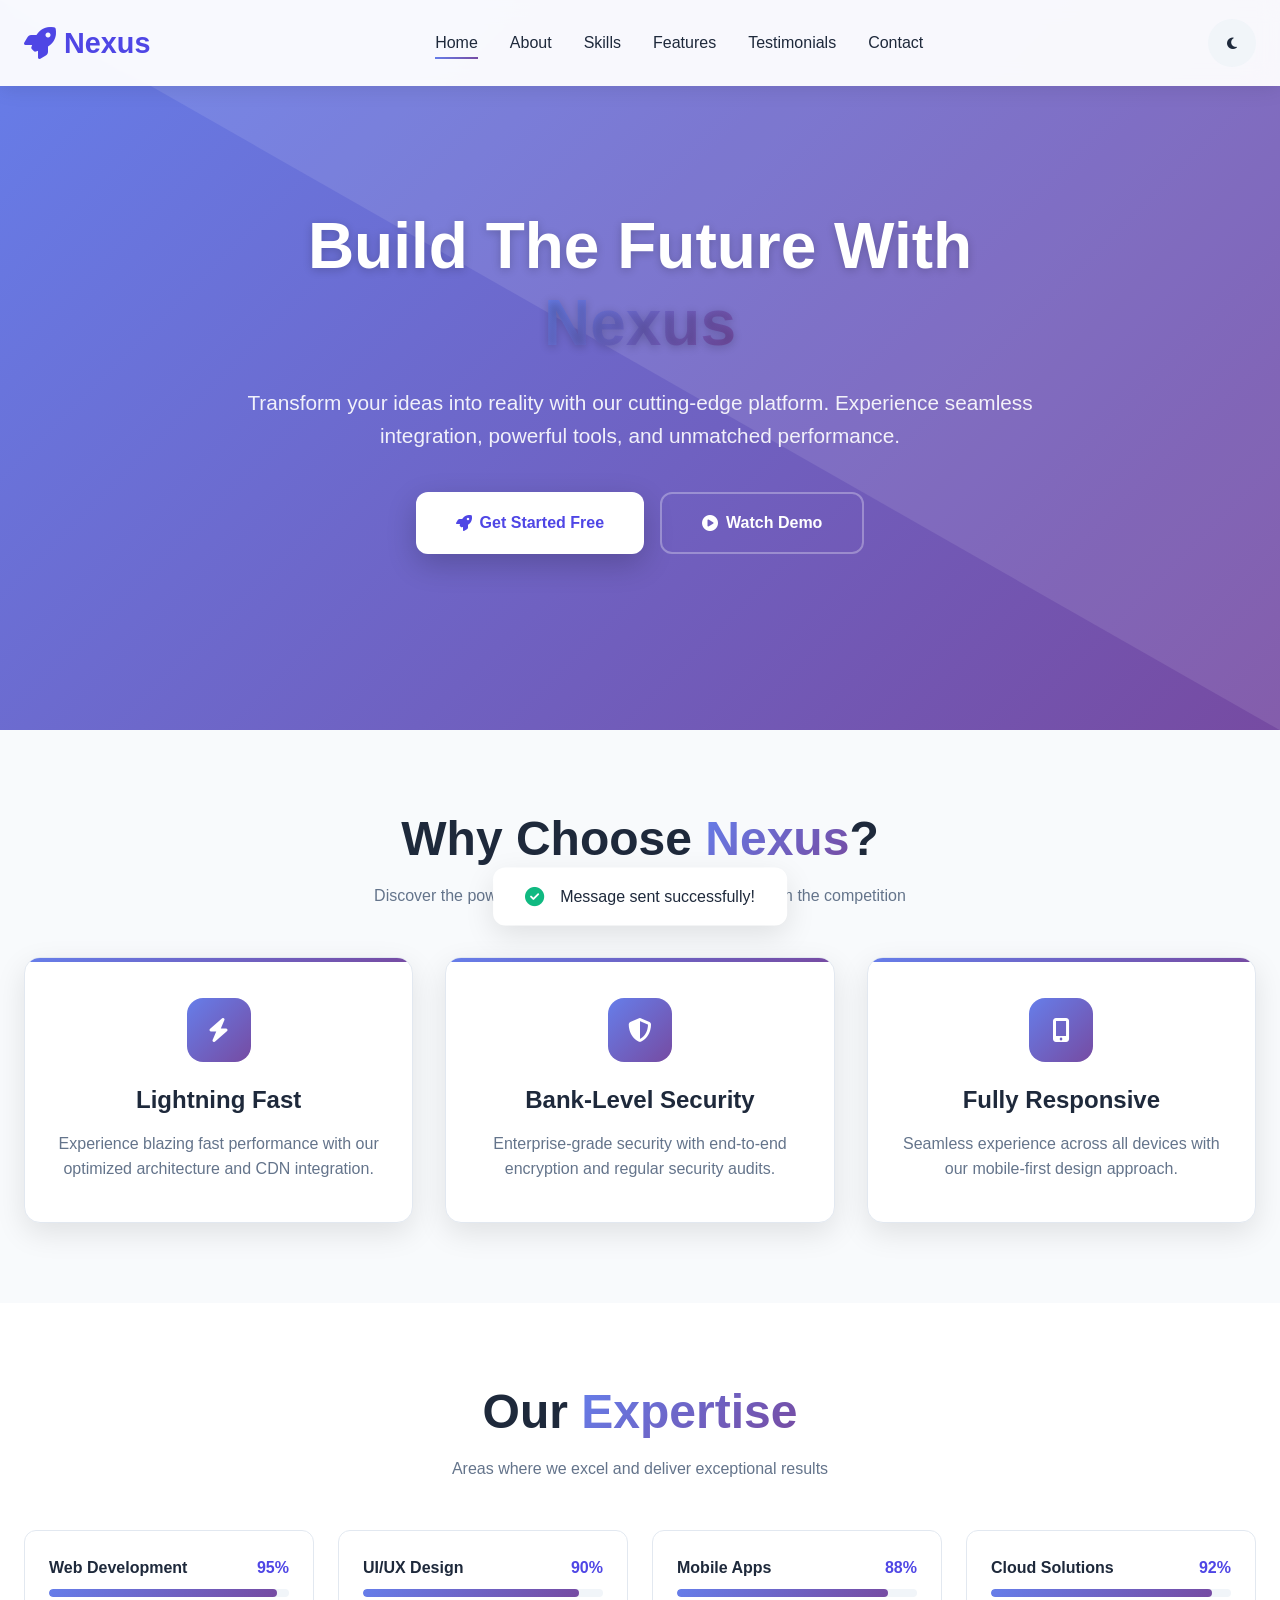
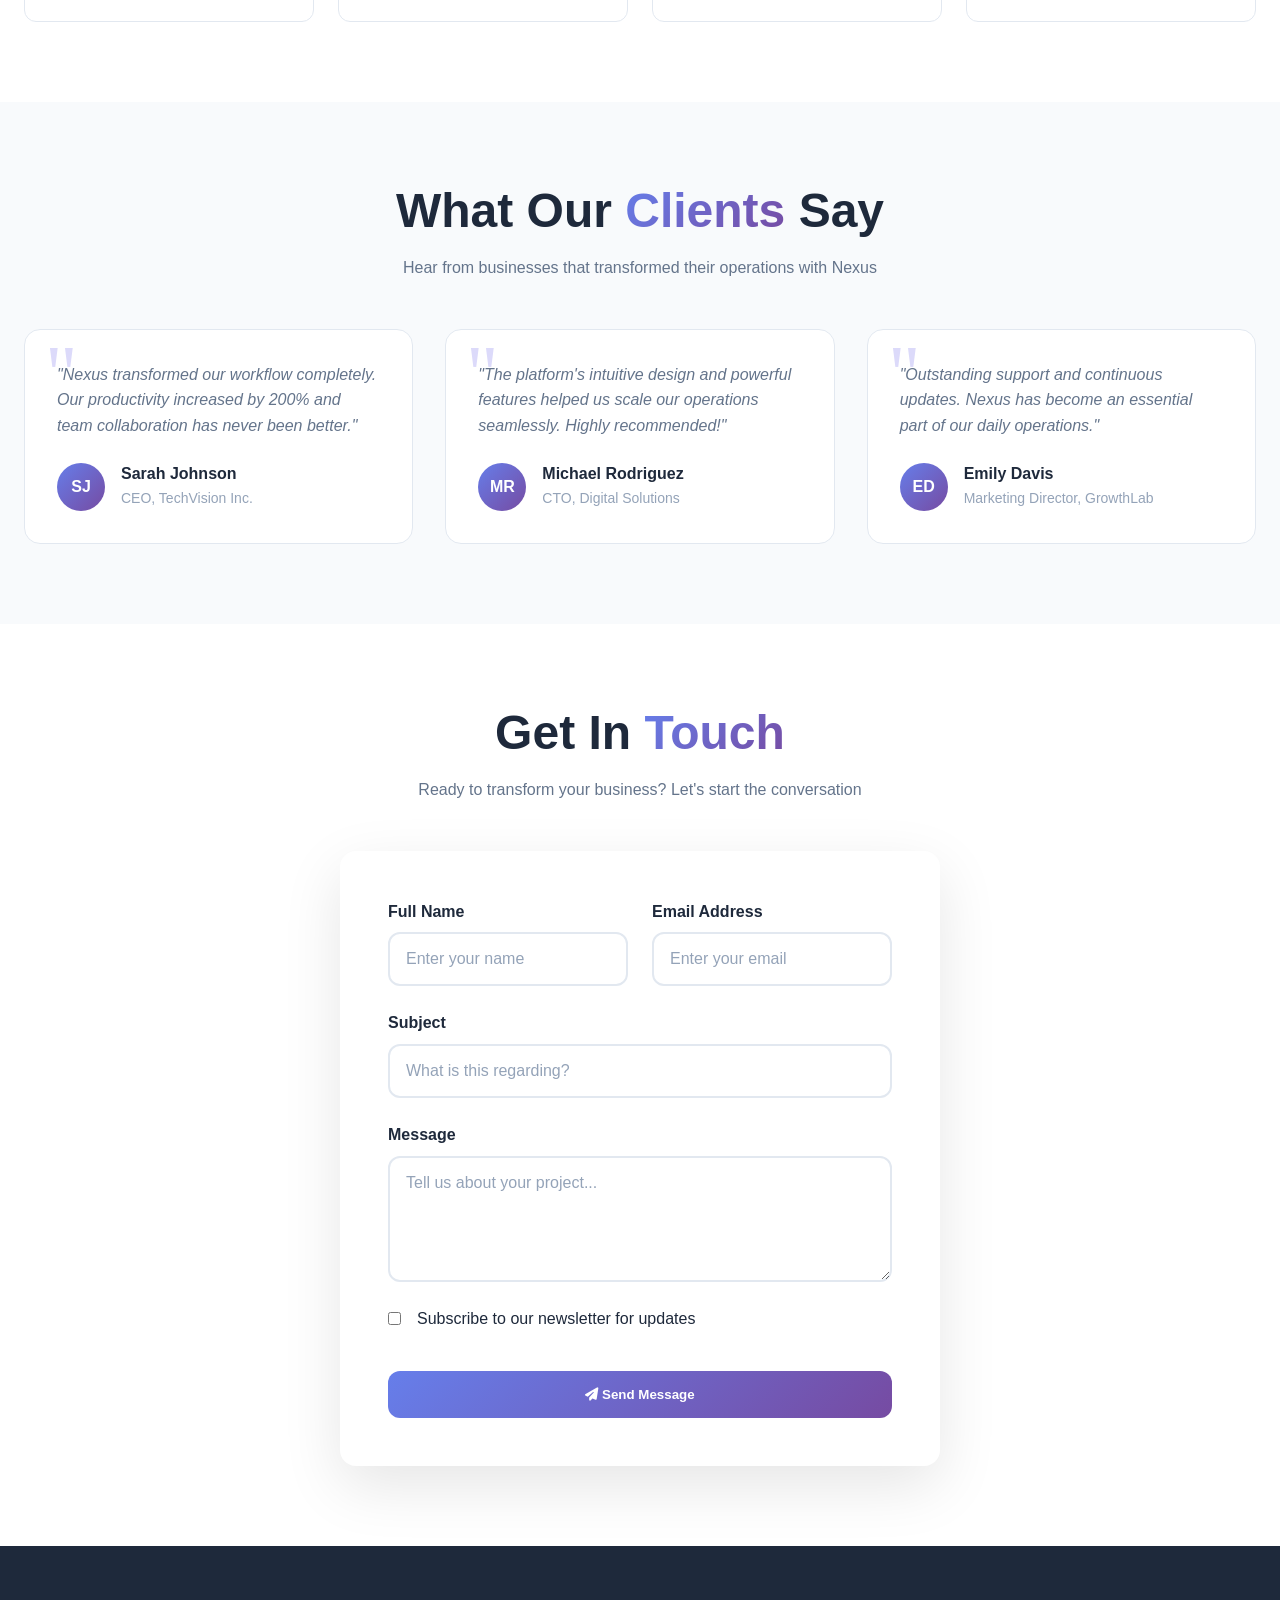
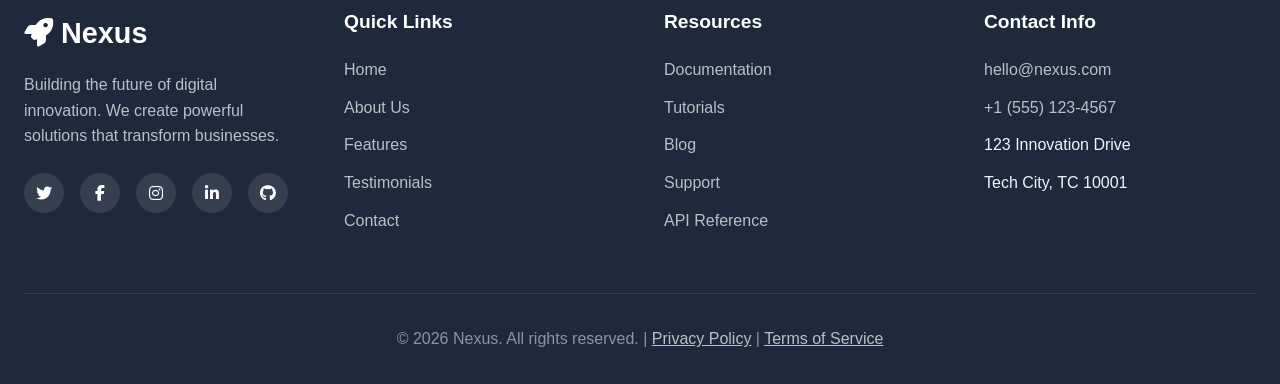
==== commit 5bdd620a: "small changes css and in index file" ====
--- a/index.html
+++ b/index.html
@@ -330,7 +330,7 @@
     <span id="toastMessage">Message sent successfully!</span>
   </div>
 
-
+  <script src="js/script.js"></script>
 </body>
 
 </html>
